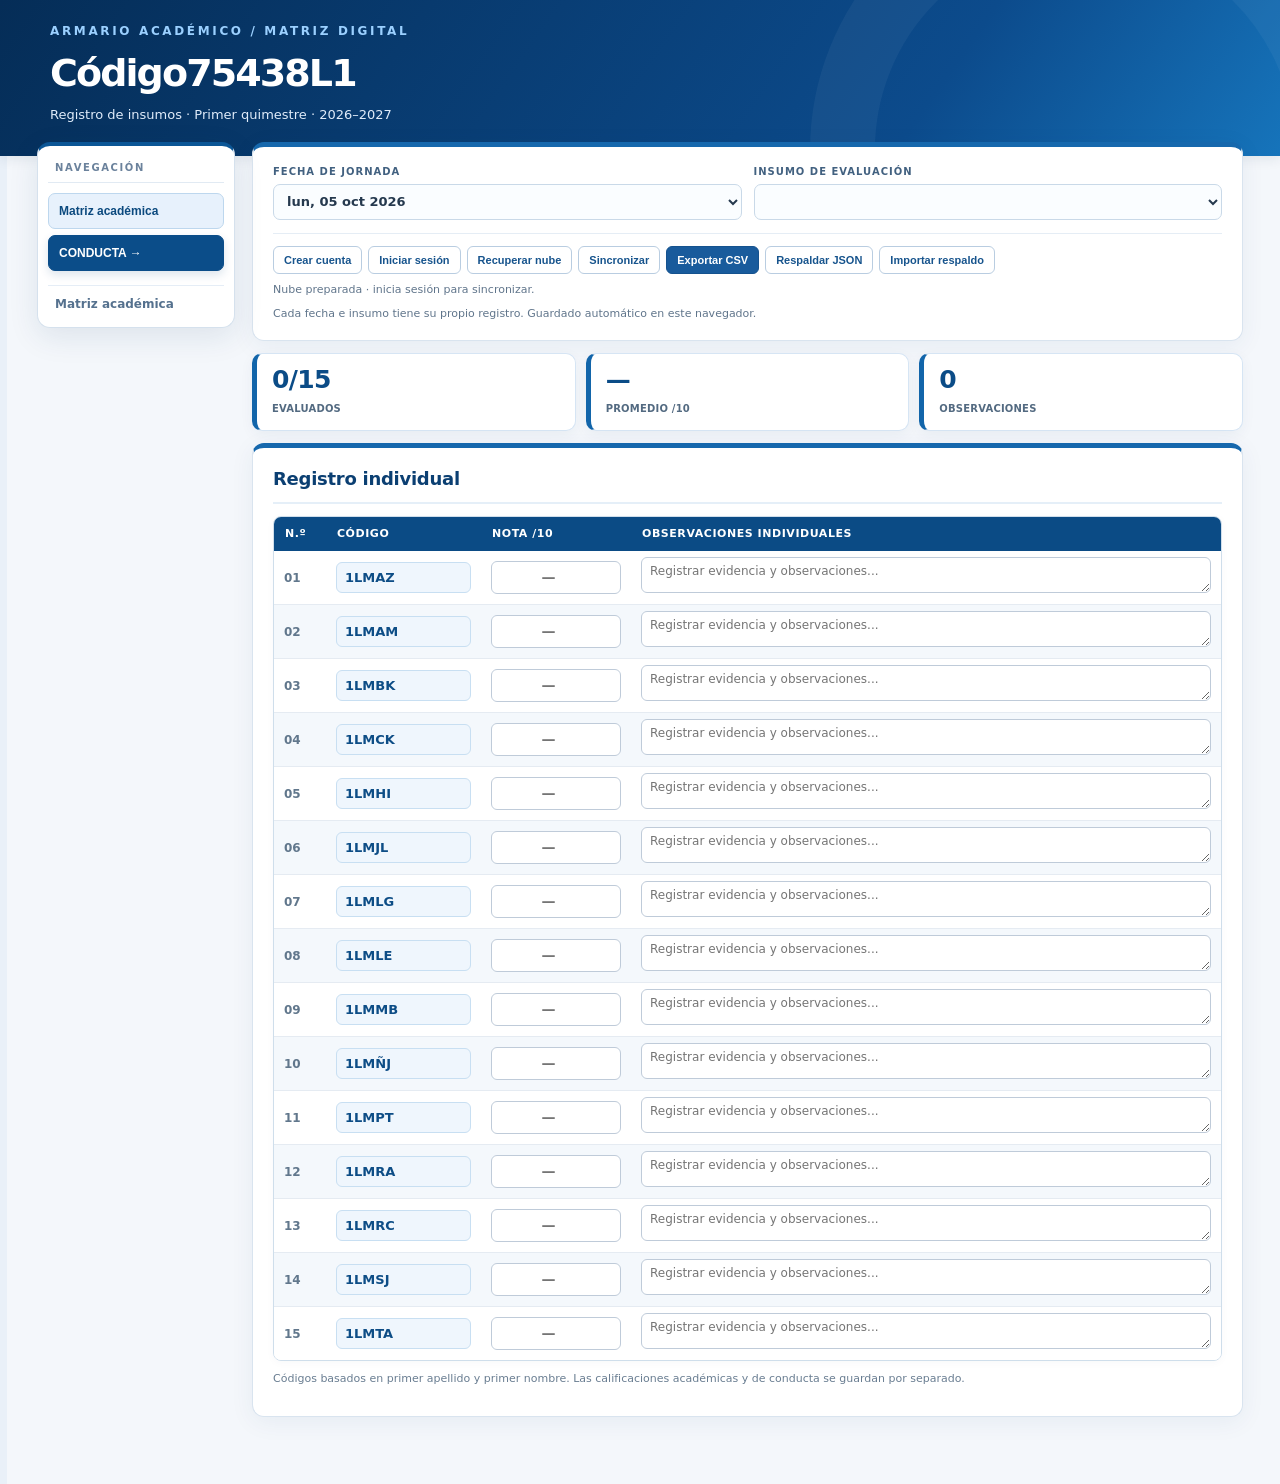
==== Codigo75438L1/index.html @ 0cd041df "Compact Canvas gradebook spacing and input heights without touching records or logic" ====
<!doctype html><html lang="es"><head><meta charset="utf-8"><meta name="viewport" content="width=device-width,initial-scale=1"><title>Código75438L1 · Matriz académica</title><style>
:root{font-family:Inter,system-ui,Arial,sans-serif;color:#1d2c45;background:#f4f7fc}*{box-sizing:border-box}body{margin:0}header{background:linear-gradient(110deg,#152b55,#285c9a);color:white;padding:30px max(22px,calc((100vw - 1180px)/2));}header h1{font-size:clamp(23px,3vw,36px);margin:5px 0}header p{opacity:.8;margin:4px 0}main{max-width:1180px;margin:auto;padding:24px 18px}.panel{background:white;border:1px solid #e2e8f2;border-radius:18px;box-shadow:0 8px 30px #1a37600c;padding:22px;margin-bottom:18px}.toolbar{display:flex;flex-wrap:wrap;gap:14px;align-items:end}.field{flex:1;min-width:190px}label{display:block;font-size:12px;font-weight:800;color:#52627b;margin-bottom:7px;text-transform:uppercase;letter-spacing:.06em}select,input,textarea{width:100%;border:1px solid #d8e1ef;border-radius:9px;padding:11px;background:white;color:#23334c;font:inherit}select:focus,input:focus,textarea:focus{outline:2px solid #8db8f4}button{border:0;background:#215bb2;color:white;border-radius:10px;padding:12px 17px;font-weight:700;cursor:pointer}button.secondary{background:#eaf1fb;color:#22518c}.actions{display:flex;gap:9px;flex-wrap:wrap;margin-top:18px}.summary{display:grid;grid-template-columns:repeat(3,1fr);gap:12px}.stat{background:#f4f8ff;border-radius:12px;padding:15px}.stat strong{font-size:24px;display:block;color:#164785}.stat small{color:#5e708b}.tablewrap{overflow:auto}table{width:100%;border-collapse:collapse;min-width:720px}th{text-align:left;background:#f3f6fb;font-size:12px;color:#5b6c85;padding:13px}td{border-bottom:1px solid #eaf0f7;padding:10px}td:first-child{color:#7d8ca1;width:45px}td:nth-child(2){font-weight:750;width:150px}td:nth-child(3){width:150px}td input{padding:9px}td textarea{min-height:43px;resize:vertical}h2{font-size:19px;margin:0 0 18px}.hint{font-size:13px;color:#718098}.foot{font-size:12px;color:#748198;margin-top:16px}@media(max-width:650px){.summary{grid-template-columns:1fr 1fr}header{padding:25px 18px}.panel{padding:15px}}
/* Estilo académico inspirado en Canvas LMS: exclusivamente presentación */
:root{font-family:Inter,"Segoe UI",system-ui,Arial,sans-serif;color:#24364b;background:#f5f7fa;font-synthesis:none}
body{margin:0;background:#f5f7fa;line-height:1.5}
header{background:#123d70;color:#fff;padding:31px max(24px,calc((100vw - 1180px)/2)) 33px;border-bottom:5px solid #4a87c5;box-shadow:0 3px 12px #122b4517}
header small{display:block;font-size:11px;font-weight:800;letter-spacing:.16em;text-transform:uppercase;color:#c6dcf4}
header h1{font-size:clamp(27px,3vw,37px);font-weight:750;letter-spacing:-.035em;margin:7px 0 4px}
header p{opacity:.9;font-size:14px;margin:4px 0}
main{max-width:1180px;margin:auto;padding:27px 18px 48px}
.panel{background:#fff;border:1px solid #dbe3ed;border-radius:11px;box-shadow:0 2px 8px #193e6810;padding:24px;margin-bottom:18px}
main>nav.panel{border-left:4px solid #28649f;display:flex;align-items:center;gap:10px;background:#fff}
.toolbar{display:flex;flex-wrap:wrap;gap:18px;align-items:end}
.field{flex:1;min-width:190px}
label{display:block;font-size:12px;font-weight:750;color:#41546c;margin-bottom:8px;text-transform:uppercase;letter-spacing:.045em}
select,input,textarea{width:100%;border:1px solid #bfcbd9;border-radius:6px;padding:11px 12px;background:#fff;color:#25394e;font:inherit;transition:border-color .16s,box-shadow .16s}
select:hover,input:hover,textarea:hover{border-color:#7c9dbf}
select:focus,input:focus,textarea:focus{outline:0;border-color:#2368a9;box-shadow:0 0 0 3px #2e79c426}
button{border:1px solid #15528e;background:#195b9c;color:#fff;border-radius:6px;padding:11px 16px;font-weight:700;font-size:13px;cursor:pointer;transition:background .15s,box-shadow .15s,transform .15s}
button:hover{background:#104779;box-shadow:0 2px 7px #173c6026}
button:active{transform:translateY(1px)}
button.secondary{background:#fff;color:#17548d;border-color:#b9cde1}
button.secondary:hover{background:#edf5fc;color:#123e6b}
button:focus-visible{outline:3px solid #77b0e9;outline-offset:2px}
.actions{display:flex;gap:9px;flex-wrap:wrap;margin-top:20px}
.summary{display:grid;grid-template-columns:repeat(3,minmax(0,1fr));gap:13px}
.stat{background:#f7faff;border:1px solid #dfeaf5;border-radius:8px;padding:18px;border-top:3px solid #3679b6}
.stat strong{font-size:29px;line-height:1.2;display:block;color:#174d82;font-weight:750;letter-spacing:-.025em}
.stat small{color:#536a81;font-size:12px;font-weight:600}
.tablewrap{overflow:auto;border:1px solid #dbe3ed;border-radius:8px}
table{width:100%;border-collapse:separate;border-spacing:0;min-width:720px}
th{text-align:left;background:#edf3f9;font-size:12px;color:#3a536d;padding:13px 12px;font-weight:800;border-bottom:2px solid #cfdeed}
td{border-bottom:1px solid #e5ebf2;padding:11px 12px;vertical-align:top;background:#fff}
tbody tr:nth-child(even) td{background:#fafcfe}
tbody tr:hover td{background:#eef6fd}
tbody tr:last-child td{border-bottom:0}
td:first-child{color:#61778c;width:52px;font-weight:700}
td:nth-child(2){font-weight:750;width:155px}
td:nth-child(3){width:150px}
td input{padding:9px 10px;background:#fff}
td textarea{min-height:44px;resize:vertical;background:#fff}
h2{font-size:20px;font-weight:750;color:#173f68;letter-spacing:-.015em;margin:0 0 18px}
.hint{font-size:13px;color:#60758b}
.foot{font-size:12px;color:#697d91;margin-top:16px}
select optgroup{font-weight:800;color:#164f85;background:#edf3f9}
select option{font-weight:500;color:#25394e;background:#fff}
@media(max-width:650px){main{padding:16px 12px 30px}.summary{grid-template-columns:repeat(2,minmax(0,1fr))}header{padding:24px 18px}.panel{padding:16px}.actions button{flex:1 1 auto}.stat{padding:13px}.stat strong{font-size:24px}}

/* Canvas académico v2 — rediseño visible, sin modificar la lógica */
:root{--byu-blue:#073b72;--byu-deep:#052d57;--byu-sky:#e8f2fd}
body{background:linear-gradient(90deg,#e9f0f8 0 7px,#f4f7fb 7px 100%);color:#223b56}
header{background:linear-gradient(125deg,#052d57 0%,#0c4b8c 72%,#1674bb 100%);border-bottom:0;min-height:184px;padding:36px max(26px,calc((100vw - 1180px)/2)) 45px;position:relative;overflow:hidden}
header:after{content:"";position:absolute;right:-80px;top:-125px;width:420px;height:420px;border:65px solid #ffffff0b;border-radius:50%;pointer-events:none}
header small{font-size:12px;color:#9bd0ff;letter-spacing:.22em}
header h1{font-size:clamp(34px,4.3vw,51px);font-weight:850;letter-spacing:-.05em;margin:12px 0 6px;position:relative;z-index:1}
header p{font-size:15px;color:#e0ecfa;opacity:1}
main{max-width:1250px;padding:0 22px 55px;margin:-24px auto 0;position:relative;z-index:2;display:grid;grid-template-columns:230px minmax(0,1fr);column-gap:22px;align-items:start}
main>nav.panel{grid-column:1;grid-row:1 / span 5;position:sticky;top:20px;display:flex!important;flex-direction:column;align-items:stretch!important;gap:10px!important;border:1px solid #d5e1ed!important;border-top:6px solid #0b5696!important;background:#fff!important;box-shadow:0 9px 30px #143b631a!important;padding:22px 14px!important;border-radius:13px!important}
main>nav.panel:before{content:"NAVEGACIÓN";display:block;color:#6b829c;font-size:11px;font-weight:850;letter-spacing:.16em;padding:0 9px 9px;border-bottom:1px solid #e1eaf3;margin-bottom:4px}
main>nav.panel button{width:100%;text-align:left;padding:14px 13px;border-radius:7px;font-size:14px}
main>nav.panel #irAcademica{background:#e7f1fc;border:1px solid #bdd7ee;color:#0b497e}
main>nav.panel #irConducta{background:#0b4d89;border:1px solid #0b4d89;color:white;box-shadow:0 4px 10px #10487c24}
main>nav.panel #vistaActual{display:block;border-top:1px solid #e5edf6;padding:14px 9px 3px;color:#55718e;font-weight:650}
main>section.panel{grid-column:2;margin-bottom:20px;padding:27px 30px;border-radius:12px;box-shadow:0 5px 24px #123e6810;border:1px solid #d9e4ef}
main>section.panel:nth-of-type(1){border-top:5px solid #1668ad}
main>section.panel:nth-of-type(2){background:transparent;border:0;box-shadow:none;padding:0}
main>section.panel:nth-of-type(3){border-top:5px solid #1668ad}
.toolbar{gap:18px}
label{font-size:11px;letter-spacing:.1em;color:#426180}
select{min-height:49px;border:2px solid #c9d9e8;border-radius:7px;background-color:#fafdff;font-weight:600}
.actions{border-top:1px solid #e5edf5;padding-top:20px;margin-top:25px}
.actions button{font-size:12px;padding:11px 14px}
.summary{gap:15px}
.stat{border:1px solid #d6e5f4;border-left:5px solid #1265aa;border-top:1px solid #d6e5f4;border-radius:10px;background:#fff;box-shadow:0 4px 14px #123e680d;padding:22px}
.stat strong{font-size:34px;color:#0b4c87}
.stat small{font-size:12px;letter-spacing:.02em;text-transform:uppercase;font-weight:800}
h2{font-size:23px;color:#0b3f72;padding-bottom:15px;border-bottom:2px solid #e5eff8;margin-bottom:20px}
.tablewrap{border:1px solid #cfdeeb;box-shadow:0 2px 9px #123e6808}
th{background:#0b4b85!important;color:white!important;text-transform:uppercase;letter-spacing:.05em;padding:16px 13px;border-bottom:0}
td{padding:13px 12px}
tbody tr:nth-child(even) td{background:#f4f8fc}
tbody tr:hover td{background:#e5f2ff}
td:nth-child(2) input{font-weight:800;color:#0d4d86;background:#eff6fd;border-color:#c8dff2}
td input[type=number]{font-weight:800;font-size:17px;text-align:center}
textarea{min-height:50px}
@media(max-width:900px){main{display:block;margin:-17px auto 0;padding:0 15px 30px}main>nav.panel{position:static;flex-direction:row;flex-wrap:wrap;align-items:center!important;padding:13px!important}main>nav.panel:before{width:100%;margin-bottom:0}main>nav.panel button{width:auto;flex:1}main>nav.panel #vistaActual{width:100%;padding:7px 8px;border-top:0}main>section.panel{padding:21px}}
@media(max-width:650px){header{min-height:160px;padding:27px 20px 40px}header h1{font-size:34px}main{padding:0 10px 25px}.summary{grid-template-columns:repeat(2,minmax(0,1fr))}main>section.panel{padding:16px}.stat{padding:14px}.stat strong{font-size:27px}main>nav.panel button{font-size:12px;padding:11px 9px}}

/* Canvas compacto: densidad moderada para evitar desplazamiento excesivo */
header{min-height:128px;padding-top:22px;padding-bottom:29px}
header h1{font-size:clamp(28px,3vw,38px);margin:5px 0 3px}
header p{font-size:13px;margin:2px 0}
main{margin-top:-14px;column-gap:17px;grid-template-columns:198px minmax(0,1fr)}
main>nav.panel{padding:14px 10px!important;gap:6px!important;border-top-width:4px!important}
main>nav.panel:before{padding:0 7px 7px;font-size:10px}
main>nav.panel button{padding:10px 10px;font-size:12px}
main>nav.panel #vistaActual{padding:9px 7px 0;font-size:12px}
main>section.panel{padding:17px 20px;margin-bottom:12px}
.toolbar{gap:12px}
.field{min-width:160px}
label{font-size:10px;margin-bottom:5px}
select,input,textarea{font-size:13px;padding:7px 9px}
select{min-height:36px;border-width:1px}
.actions{margin-top:13px;padding-top:12px;gap:6px}
.actions button{font-size:11px;padding:7px 10px}
.hint{font-size:11px;margin:8px 0 0}
.summary{gap:10px}
.stat{padding:11px 15px}
.stat strong{font-size:25px}
.stat small{font-size:10px}
h2{font-size:18px;margin:0 0 12px;padding-bottom:10px}
th{padding:9px 11px;font-size:11px}
td{padding:6px 10px;font-size:12px;vertical-align:middle}
td input{padding:5px 8px;font-size:13px}
td input[type=number]{font-size:14px}
td textarea{padding:6px 8px;min-height:34px;height:36px;line-height:1.3;font-size:12px}
.foot{font-size:11px;margin-top:10px}
@media(max-width:900px){main{display:block;margin-top:-12px}main>nav.panel{padding:10px!important}main>section.panel{padding:15px 17px}}
@media(max-width:650px){header{min-height:120px;padding:19px 17px 28px}header h1{font-size:28px}main{padding:0 9px 20px}main>section.panel{padding:13px}.stat{padding:10px}.stat strong{font-size:22px}td{padding:6px 8px}main>nav.panel button{padding:9px 8px}}
</style></head><body><header><small>ARMARIO ACADÉMICO / MATRIZ DIGITAL</small><h1>Código75438L1</h1><p>Registro de insumos · Primer quimestre · 2026–2027</p></header><main><nav class="panel" style="display:flex;gap:10px;align-items:center;flex-wrap:wrap"><button id="irAcademica" class="secondary">Matriz académica</button><button id="irConducta" class="secondary">CONDUCTA →</button><span class="hint" id="vistaActual">Matriz académica</span></nav><section class="panel"><div class="toolbar"><div class="field"><label for="fecha">Fecha de jornada</label><select id="fecha"></select></div><div class="field" id="campoInsumo"><label for="insumo">Insumo de evaluación</label><select id="insumo"></select></div></div><div class="actions"><button class="secondary" id="registrarse">Crear cuenta</button><button class="secondary" id="iniciarSesion">Iniciar sesión</button><button class="secondary" id="recuperar">Recuperar nube</button><button class="secondary" id="sincronizar">Sincronizar</button><button id="exportar">Exportar CSV</button><button class="secondary" id="respaldo">Respaldar JSON</button><button class="secondary" id="importar">Importar respaldo</button><input type="file" id="archivo" accept=".json" hidden></div><p class="hint" id="estadoNube">Nube preparada · inicia sesión para sincronizar.</p><p class="hint">Cada fecha e insumo tiene su propio registro. Guardado automático en este navegador.</p></section><section class="panel"><div class="summary"><div class="stat"><strong id="evaluados">0/15</strong><small>Evaluados</small></div><div class="stat"><strong id="promedio">—</strong><small>Promedio /10</small></div><div class="stat"><strong id="observados">0</strong><small>Observaciones</small></div></div></section><section class="panel"><h2 id="tituloRegistro">Registro individual</h2><div class="tablewrap"><table><thead><tr><th>N.º</th><th>Código</th><th>Nota /10</th><th>Observaciones individuales</th></tr></thead><tbody id="tabla"></tbody></table></div><p class="foot">Códigos basados en primer apellido y primer nombre. Las calificaciones académicas y de conducta se guardan por separado.</p></section></main><script>
const fechas=['2026-09-21','2026-09-23','2026-09-28','2026-09-30','2026-10-05','2026-10-07','2026-10-12','2026-10-14','2026-10-19','2026-10-21','2026-10-26','2026-10-28','2026-11-02','2026-11-04','2026-11-09','2026-11-11','2026-11-16','2026-11-18','2026-11-23','2026-11-25','2026-11-30','2026-12-02','2026-12-07','2026-12-09','2026-12-14','2026-12-16','2026-12-21','2026-12-23','2026-12-28','2026-12-30','2027-01-04','2027-01-06','2027-01-11','2027-01-13','2027-01-18','2027-01-20'];const insumos=['EJERCICIO RÍTMICO','AFINACIÓN','EJERCICIO MELÓDICO','TEORÍA','CANCIONES','TAREA','DICTADO RÍTMICO','DICTADO MELÓDICO','LECCION','EXAMEN'];const base=['1LMAZ','1LMAM','1LMBK','1LMCK','1LMHI','1LMJL','1LMLG','1LMLE','1LMMB','1LMÑJ','1LMPT','1LMRA','1LMRC','1LMSJ','1LMTA'];const $=id=>document.getElementById(id);let db={};try{db=JSON.parse(localStorage.getItem('codigo75438l1')||'{}')}catch(e){};let codigos=Array.isArray(db.codigos)&&db.codigos.length===15?db.codigos:base;if(db.limpiezaVersion!==1){db.registros={};db.conducta={};db.limpiezaVersion=1;localStorage.setItem('codigo75438l1',JSON.stringify(db))}db.registros=db.registros||{};db.conducta=db.conducta||{};if(!db.codigosActualizados){codigos=base.slice();db.codigos=codigos;db.codigosActualizados=true;localStorage.setItem('codigo75438l1',JSON.stringify(db))}let vista='academica';const key=()=> $('fecha').value+'|'+$('insumo').value;const guardar=()=>{db.codigos=codigos;localStorage.setItem('codigo75438l1',JSON.stringify(db));programarSync()};let syncTimer=null;let accessToken=null;let ownerId=null;const conf=()=>({url:'https://wknwxulbzvzthagswzdd.supabase.co',key:'sb_publishable_tuDFqxcvWu-AWOZdmLvefQ_KCxxqmFH'});const estado=t=>$('estadoNube').textContent=t;function programarSync(){clearTimeout(syncTimer);if(conf())syncTimer=setTimeout(()=>sincronizar(false),1500)}async function sincronizar(manual=true){const c=conf();if(!c){if(manual)alert('Configura primero tu base de datos Supabase.');return}try{if(!accessToken||!ownerId){estado('Inicia sesión para sincronizar');return}estado('Sincronizando con la nube...');const resp=await fetch(c.url.replace(/\/$/,'')+'/rest/v1/matriz_registros?on_conflict=clave,usuario',{method:'POST',headers:{apikey:c.key,Authorization:'Bearer '+accessToken,'Content-Type':'application/json',Prefer:'resolution=merge-duplicates'},body:JSON.stringify([{clave:'codigo75438l1',usuario:ownerId,contenido:db,actualizado:new Date().toISOString()}])});if(!resp.ok)throw Error('HTTP '+resp.status);estado('Nube sincronizada · '+new Date().toLocaleTimeString('es-EC'))}catch(e){estado('Sincronización pendiente: '+e.message)}}$('configurar_unused')?.addEventListener('click',()=>{const c=conf()||{};const url=prompt('URL del proyecto Supabase (https://...supabase.co)',c.url||'');if(url===null)return;const key=prompt('Clave pública anon/publishable de Supabase (NUNCA service_role)',c.key||'');if(key===null)return;if(!/^https:\/\/[^/]+\.supabase\.co\/?$/.test(url.trim())||!key.trim()){alert('URL o clave no válida');return}localStorage.setItem('codigo75438l1_nube',JSON.stringify({url:url.trim(),key:key.trim()}));estado('Nube configurada. Pulsa Sincronizar.')} );$('registrarse').onclick=async()=>{const c=conf();const email=prompt('Correo electrónico para crear tu cuenta');if(!email)return;const password=prompt('Crea una contraseña nueva (mínimo 6 caracteres). No la compartas.');if(!password)return;if(password.length<6){estado('La contraseña debe tener al menos 6 caracteres.');return}try{estado('Creando cuenta...');const res=await fetch(c.url+'/auth/v1/signup',{method:'POST',headers:{apikey:c.key,'Content-Type':'application/json'},body:JSON.stringify({email:email.trim(),password})});const d=await res.json();if(!res.ok)throw Error(d.msg||d.error_description||d.message||d.error||'No se pudo crear la cuenta');if(d.access_token&&d.user?.id){accessToken=d.access_token;ownerId=d.user.id;estado('Cuenta creada y sesión iniciada. Ya puedes sincronizar.')}else{estado('Registro solicitado. Revisa tu correo para confirmar la cuenta y después pulsa Iniciar sesión.')}}catch(e){estado('Error al registrar: '+e.message)}};$('sincronizar').onclick=()=>sincronizar();$('iniciarSesion').onclick=async()=>{const c=conf();if(!c){alert('Configura Supabase primero');return}const email=prompt('Correo de acceso privado');if(!email)return;const password=prompt('Contraseña de acceso');if(!password)return;try{const res=await fetch(c.url.replace(/\/$/,'')+'/auth/v1/token?grant_type=password',{method:'POST',headers:{apikey:c.key,'Content-Type':'application/json'},body:JSON.stringify({email,password})});const d=await res.json();if(!res.ok||!d.access_token||!d.user?.id)throw Error(d.msg||d.error_description||'Acceso rechazado');accessToken=d.access_token;ownerId=d.user.id;estado('Sesión iniciada. Ya puedes sincronizar o recuperar.')}catch(e){estado('No se pudo iniciar sesión: '+e.message)}};$('recuperar').onclick=async()=>{const c=conf();if(!c||!accessToken||!ownerId){alert('Inicia sesión primero');return}if(!confirm('¿Reemplazar los registros de este dispositivo con los de la nube?'))return;try{const res=await fetch(c.url.replace(/\/$/,'')+'/rest/v1/matriz_registros?clave=eq.codigo75438l1&select=contenido',{headers:{apikey:c.key,Authorization:'Bearer '+accessToken}});if(!res.ok)throw Error('HTTP '+res.status);const a=await res.json();if(!a.length)throw Error('No existe respaldo todavía');db=a[0].contenido;if(db.limpiezaVersion!==1){db.registros={};db.conducta={};db.limpiezaVersion=1}db.registros=db.registros||{};db.conducta=db.conducta||{};codigos=db.codigosActualizados?db.codigos:base.slice();db.codigos=codigos;db.codigosActualizados=true;localStorage.setItem('codigo75438l1',JSON.stringify(db));dibujar();estado('Datos recuperados correctamente')}catch(e){estado('Error al recuperar: '+e.message)}};function dibujar(){let r=vista==='conducta'?(db.conducta[$('fecha').value]||{}):(db.registros[key()]||{});$('tabla').innerHTML='';for(let i=0;i<15;i++){const tr=document.createElement('tr');const n=document.createElement('td');n.textContent=String(i+1).padStart(2,'0');const c=document.createElement('td');const ci=document.createElement('input');ci.value=codigos[i];ci.setAttribute('aria-label','Código '+(i+1));ci.onchange=()=>{codigos[i]=ci.value.trim();guardar()};c.append(ci);const v=document.createElement('td');const vi=document.createElement('input');vi.type='number';vi.min=0;vi.max=10;vi.step=.01;vi.placeholder='—';vi.value=r[i]?.nota??'';vi.oninput=()=>actualizar(i,'nota',vi.value);v.append(vi);const o=document.createElement('td');const oi=document.createElement('textarea');oi.placeholder='Registrar evidencia y observaciones...';oi.value=r[i]?.observacion??'';oi.oninput=()=>actualizar(i,'observacion',oi.value);o.append(oi);tr.append(n,c,v,o);$('tabla').append(tr)}resumen()}function actualizar(i,campo,valor){const k=vista==='conducta'?$('fecha').value:key();const fuente=vista==='conducta'?db.conducta:db.registros;fuente[k]??={};fuente[k][i]??={};fuente[k][i][campo]=valor;guardar();resumen()}function resumen(){const r=vista==='conducta'?(db.conducta[$('fecha').value]||{}):(db.registros[key()]||{});const notas=Object.values(r).map(x=>x.nota).filter(x=>x!==''&&x!=null&&Number(x)>=0&&Number(x)<=10).map(Number);$('evaluados').textContent=notas.length+'/15';$('promedio').textContent=notas.length?(notas.reduce((a,b)=>a+b,0)/notas.length).toFixed(2):'—';$('observados').textContent=Object.values(r).filter(x=>x.observacion?.trim()).length}function descargar(nombre,contenido,tipo){const a=document.createElement('a');const url=URL.createObjectURL(new Blob([contenido],{type:tipo}));a.href=url;a.download=nombre;a.click();setTimeout(()=>URL.revokeObjectURL(url),1000)}$('exportar').onclick=()=>{let filas=[['Fecha','Insumo','Código','Nota','Observación']];for(const [k,rs] of Object.entries(db.registros)){const [f,ins]=k.split('|');for(const [i,x] of Object.entries(rs))if(x.nota!==''||x.observacion)filas.push([f,ins,codigos[Number(i)],x.nota||'',x.observacion||''])}for(const [f,rs] of Object.entries(db.conducta||{})){for(const [i,x] of Object.entries(rs))if(x.nota!==''||x.observacion)filas.push([f,'CONDUCTA',codigos[Number(i)],x.nota||'',x.observacion||''])}descargar('Codigo75438L1.csv','\ufeff'+filas.map(row=>row.map(v=>'"'+String(v).replaceAll('"','""')+'"').join(',')).join('\r\n'),'text/csv;charset=utf-8')};$('respaldo').onclick=()=>descargar('Codigo75438L1_respaldo.json',JSON.stringify(db,null,2),'application/json');$('importar').onclick=()=>$('archivo').click();$('archivo').onchange=async e=>{const f=e.target.files[0];if(!f)return;try{const d=JSON.parse(await f.text());if(!d.registros||!Array.isArray(d.codigos)||d.codigos.length!==15)throw Error('Formato inválido');if(confirm('¿Reemplazar los registros locales por el respaldo?')){db=d;if(db.limpiezaVersion!==1){db.registros={};db.conducta={};db.limpiezaVersion=1}db.conducta=db.conducta||{};codigos=db.codigosActualizados?db.codigos:base.slice();db.codigos=codigos;db.codigosActualizados=true;guardar();dibujar()}}catch(err){alert('No se pudo importar el respaldo: '+err.message)}};for(let i=0;i<fechas.length;i+=2){const grupo=document.createElement('optgroup');grupo.label='SEMANA '+(Math.floor(i/2)+1);for(const f of fechas.slice(i,i+2)){const o=document.createElement('option');o.value=f;o.textContent=new Date(f+'T12:00:00').toLocaleDateString('es-EC',{weekday:'short',day:'2-digit',month:'short',year:'numeric'});grupo.append(o)}$('fecha').append(grupo)}for(const s of insumos){const o=document.createElement('option');o.textContent=s;$('insumo').append(o)}$('fecha').value='2026-10-05';$('insumo').value='Afinación';$('fecha').onchange=dibujar;$('insumo').onchange=dibujar;function cambiarVista(v){vista=v;$('campoInsumo').style.display=v==='conducta'?'none':'';$('tituloRegistro').textContent=v==='conducta'?'CONDUCTA · Calificaciones y observaciones':'Registro individual';$('vistaActual').textContent=v==='conducta'?'CONDUCTA':'Matriz académica';$('irAcademica').textContent=v==='conducta'?'← Volver a matriz académica':'Matriz académica';$('irConducta').style.display=v==='conducta'?'none':'';dibujar()}$('irConducta').onclick=()=>cambiarVista('conducta');$('irAcademica').onclick=()=>cambiarVista('academica');dibujar();
</script></body></html>
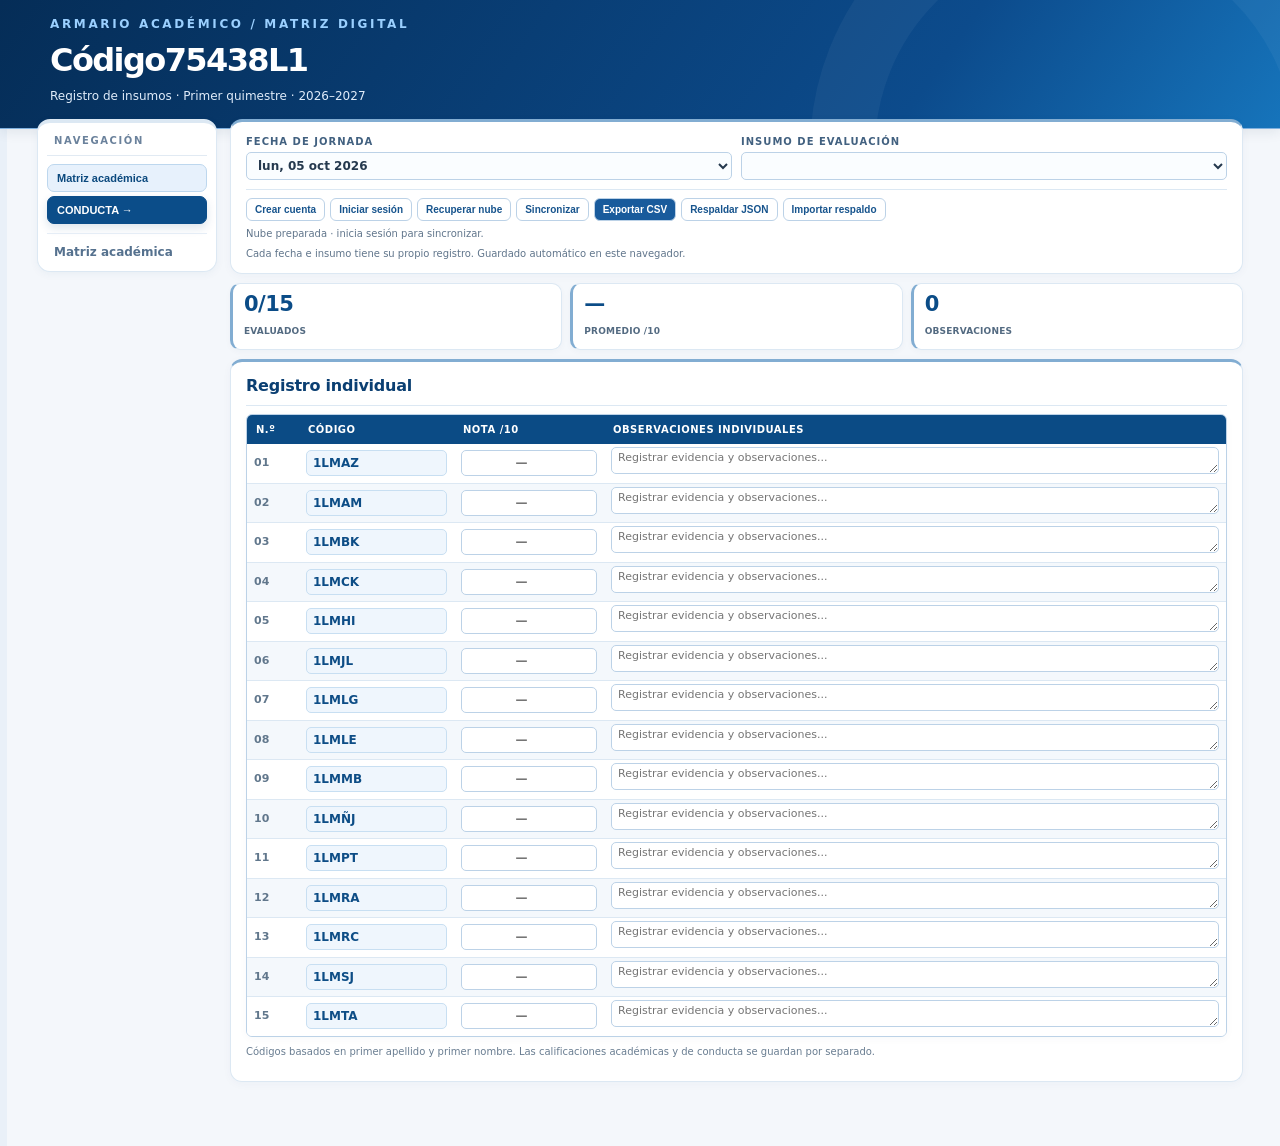
==== commit 5912ac09: "Reduce gradebook visual density another 30 percent and refine subtle blue borders; CSS only" ====
--- a/Codigo75438L1/index.html
+++ b/Codigo75438L1/index.html
@@ -117,6 +117,38 @@
 .foot{font-size:11px;margin-top:10px}
 @media(max-width:900px){main{display:block;margin-top:-12px}main>nav.panel{padding:10px!important}main>section.panel{padding:15px 17px}}
 @media(max-width:650px){header{min-height:120px;padding:19px 17px 28px}header h1{font-size:28px}main{padding:0 9px 20px}main>section.panel{padding:13px}.stat{padding:10px}.stat strong{font-size:22px}td{padding:6px 8px}main>nav.panel button{padding:9px 8px}}
+
+/* Refinamiento compacto adicional: 30% menos altura en controles y filas */
+:root{--borde-sutil:#dce8f3;--borde-azul:#bcd2e7}
+header{min-height:105px;padding-top:15px;padding-bottom:21px;border-bottom:1px solid #80b1df}
+header h1{font-size:clamp(24px,2.5vw,32px);margin:3px 0}
+header p{font-size:12px}
+main{margin-top:-10px;column-gap:13px;grid-template-columns:180px minmax(0,1fr)}
+main>nav.panel{padding:10px 9px!important;gap:4px!important;border-color:var(--borde-sutil)!important;box-shadow:0 2px 9px #1246760d!important}
+main>nav.panel button{padding:7px 9px;font-size:11px;border:1px solid var(--borde-azul)}
+main>section.panel{padding:12px 15px;margin-bottom:9px;border:1px solid var(--borde-sutil);box-shadow:0 2px 10px #123e6809}
+main>section.panel:nth-of-type(1),main>section.panel:nth-of-type(3){border-top:3px solid #82add2}
+.toolbar{gap:9px}
+label{font-size:10px;margin-bottom:3px}
+select,input,textarea{font-size:12px;padding:5px 7px;border:1px solid var(--borde-azul);border-radius:5px}
+select{min-height:28px}
+.actions{margin-top:9px;padding-top:8px;gap:5px;border-color:var(--borde-sutil)}
+.actions button{font-size:10px;padding:5px 8px;border:1px solid var(--borde-azul)}
+.hint{font-size:10px;margin:5px 0 0}
+.summary{gap:8px}
+.stat{padding:8px 11px;border:1px solid var(--borde-sutil);border-left:3px solid #82add2;box-shadow:0 2px 6px #123e6808}
+.stat strong{font-size:21px}
+.stat small{font-size:9px}
+h2{font-size:16px;margin:0 0 8px;padding-bottom:7px;border-bottom:1px solid var(--borde-sutil)}
+.tablewrap{border:1px solid var(--borde-azul);border-radius:6px}
+th{padding:7px 9px;font-size:10px}
+td{padding:3px 7px;font-size:11px;border-bottom:1px solid var(--borde-sutil)}
+td input{padding:3px 6px;font-size:12px;border:1px solid var(--borde-azul)}
+td input[type=number]{font-size:12px}
+td textarea{padding:3px 6px;min-height:26px;height:27px;line-height:1.25;font-size:11px;border:1px solid var(--borde-azul)}
+.foot{font-size:10px;margin-top:7px}
+@media(max-width:900px){main{display:block;margin-top:-9px}main>section.panel{padding:11px 13px}}
+@media(max-width:650px){header{min-height:100px;padding:14px 15px 19px}header h1{font-size:24px}main{padding:0 8px 18px}main>section.panel{padding:10px}.stat{padding:8px}.stat strong{font-size:20px}main>nav.panel button{padding:7px}}
 </style></head><body><header><small>ARMARIO ACADÉMICO / MATRIZ DIGITAL</small><h1>Código75438L1</h1><p>Registro de insumos · Primer quimestre · 2026–2027</p></header><main><nav class="panel" style="display:flex;gap:10px;align-items:center;flex-wrap:wrap"><button id="irAcademica" class="secondary">Matriz académica</button><button id="irConducta" class="secondary">CONDUCTA →</button><span class="hint" id="vistaActual">Matriz académica</span></nav><section class="panel"><div class="toolbar"><div class="field"><label for="fecha">Fecha de jornada</label><select id="fecha"></select></div><div class="field" id="campoInsumo"><label for="insumo">Insumo de evaluación</label><select id="insumo"></select></div></div><div class="actions"><button class="secondary" id="registrarse">Crear cuenta</button><button class="secondary" id="iniciarSesion">Iniciar sesión</button><button class="secondary" id="recuperar">Recuperar nube</button><button class="secondary" id="sincronizar">Sincronizar</button><button id="exportar">Exportar CSV</button><button class="secondary" id="respaldo">Respaldar JSON</button><button class="secondary" id="importar">Importar respaldo</button><input type="file" id="archivo" accept=".json" hidden></div><p class="hint" id="estadoNube">Nube preparada · inicia sesión para sincronizar.</p><p class="hint">Cada fecha e insumo tiene su propio registro. Guardado automático en este navegador.</p></section><section class="panel"><div class="summary"><div class="stat"><strong id="evaluados">0/15</strong><small>Evaluados</small></div><div class="stat"><strong id="promedio">—</strong><small>Promedio /10</small></div><div class="stat"><strong id="observados">0</strong><small>Observaciones</small></div></div></section><section class="panel"><h2 id="tituloRegistro">Registro individual</h2><div class="tablewrap"><table><thead><tr><th>N.º</th><th>Código</th><th>Nota /10</th><th>Observaciones individuales</th></tr></thead><tbody id="tabla"></tbody></table></div><p class="foot">Códigos basados en primer apellido y primer nombre. Las calificaciones académicas y de conducta se guardan por separado.</p></section></main><script>
 const fechas=['2026-09-21','2026-09-23','2026-09-28','2026-09-30','2026-10-05','2026-10-07','2026-10-12','2026-10-14','2026-10-19','2026-10-21','2026-10-26','2026-10-28','2026-11-02','2026-11-04','2026-11-09','2026-11-11','2026-11-16','2026-11-18','2026-11-23','2026-11-25','2026-11-30','2026-12-02','2026-12-07','2026-12-09','2026-12-14','2026-12-16','2026-12-21','2026-12-23','2026-12-28','2026-12-30','2027-01-04','2027-01-06','2027-01-11','2027-01-13','2027-01-18','2027-01-20'];const insumos=['EJERCICIO RÍTMICO','AFINACIÓN','EJERCICIO MELÓDICO','TEORÍA','CANCIONES','TAREA','DICTADO RÍTMICO','DICTADO MELÓDICO','LECCION','EXAMEN'];const base=['1LMAZ','1LMAM','1LMBK','1LMCK','1LMHI','1LMJL','1LMLG','1LMLE','1LMMB','1LMÑJ','1LMPT','1LMRA','1LMRC','1LMSJ','1LMTA'];const $=id=>document.getElementById(id);let db={};try{db=JSON.parse(localStorage.getItem('codigo75438l1')||'{}')}catch(e){};let codigos=Array.isArray(db.codigos)&&db.codigos.length===15?db.codigos:base;if(db.limpiezaVersion!==1){db.registros={};db.conducta={};db.limpiezaVersion=1;localStorage.setItem('codigo75438l1',JSON.stringify(db))}db.registros=db.registros||{};db.conducta=db.conducta||{};if(!db.codigosActualizados){codigos=base.slice();db.codigos=codigos;db.codigosActualizados=true;localStorage.setItem('codigo75438l1',JSON.stringify(db))}let vista='academica';const key=()=> $('fecha').value+'|'+$('insumo').value;const guardar=()=>{db.codigos=codigos;localStorage.setItem('codigo75438l1',JSON.stringify(db));programarSync()};let syncTimer=null;let accessToken=null;let ownerId=null;const conf=()=>({url:'https://wknwxulbzvzthagswzdd.supabase.co',key:'sb_publishable_tuDFqxcvWu-AWOZdmLvefQ_KCxxqmFH'});const estado=t=>$('estadoNube').textContent=t;function programarSync(){clearTimeout(syncTimer);if(conf())syncTimer=setTimeout(()=>sincronizar(false),1500)}async function sincronizar(manual=true){const c=conf();if(!c){if(manual)alert('Configura primero tu base de datos Supabase.');return}try{if(!accessToken||!ownerId){estado('Inicia sesión para sincronizar');return}estado('Sincronizando con la nube...');const resp=await fetch(c.url.replace(/\/$/,'')+'/rest/v1/matriz_registros?on_conflict=clave,usuario',{method:'POST',headers:{apikey:c.key,Authorization:'Bearer '+accessToken,'Content-Type':'application/json',Prefer:'resolution=merge-duplicates'},body:JSON.stringify([{clave:'codigo75438l1',usuario:ownerId,contenido:db,actualizado:new Date().toISOString()}])});if(!resp.ok)throw Error('HTTP '+resp.status);estado('Nube sincronizada · '+new Date().toLocaleTimeString('es-EC'))}catch(e){estado('Sincronización pendiente: '+e.message)}}$('configurar_unused')?.addEventListener('click',()=>{const c=conf()||{};const url=prompt('URL del proyecto Supabase (https://...supabase.co)',c.url||'');if(url===null)return;const key=prompt('Clave pública anon/publishable de Supabase (NUNCA service_role)',c.key||'');if(key===null)return;if(!/^https:\/\/[^/]+\.supabase\.co\/?$/.test(url.trim())||!key.trim()){alert('URL o clave no válida');return}localStorage.setItem('codigo75438l1_nube',JSON.stringify({url:url.trim(),key:key.trim()}));estado('Nube configurada. Pulsa Sincronizar.')} );$('registrarse').onclick=async()=>{const c=conf();const email=prompt('Correo electrónico para crear tu cuenta');if(!email)return;const password=prompt('Crea una contraseña nueva (mínimo 6 caracteres). No la compartas.');if(!password)return;if(password.length<6){estado('La contraseña debe tener al menos 6 caracteres.');return}try{estado('Creando cuenta...');const res=await fetch(c.url+'/auth/v1/signup',{method:'POST',headers:{apikey:c.key,'Content-Type':'application/json'},body:JSON.stringify({email:email.trim(),password})});const d=await res.json();if(!res.ok)throw Error(d.msg||d.error_description||d.message||d.error||'No se pudo crear la cuenta');if(d.access_token&&d.user?.id){accessToken=d.access_token;ownerId=d.user.id;estado('Cuenta creada y sesión iniciada. Ya puedes sincronizar.')}else{estado('Registro solicitado. Revisa tu correo para confirmar la cuenta y después pulsa Iniciar sesión.')}}catch(e){estado('Error al registrar: '+e.message)}};$('sincronizar').onclick=()=>sincronizar();$('iniciarSesion').onclick=async()=>{const c=conf();if(!c){alert('Configura Supabase primero');return}const email=prompt('Correo de acceso privado');if(!email)return;const password=prompt('Contraseña de acceso');if(!password)return;try{const res=await fetch(c.url.replace(/\/$/,'')+'/auth/v1/token?grant_type=password',{method:'POST',headers:{apikey:c.key,'Content-Type':'application/json'},body:JSON.stringify({email,password})});const d=await res.json();if(!res.ok||!d.access_token||!d.user?.id)throw Error(d.msg||d.error_description||'Acceso rechazado');accessToken=d.access_token;ownerId=d.user.id;estado('Sesión iniciada. Ya puedes sincronizar o recuperar.')}catch(e){estado('No se pudo iniciar sesión: '+e.message)}};$('recuperar').onclick=async()=>{const c=conf();if(!c||!accessToken||!ownerId){alert('Inicia sesión primero');return}if(!confirm('¿Reemplazar los registros de este dispositivo con los de la nube?'))return;try{const res=await fetch(c.url.replace(/\/$/,'')+'/rest/v1/matriz_registros?clave=eq.codigo75438l1&select=contenido',{headers:{apikey:c.key,Authorization:'Bearer '+accessToken}});if(!res.ok)throw Error('HTTP '+res.status);const a=await res.json();if(!a.length)throw Error('No existe respaldo todavía');db=a[0].contenido;if(db.limpiezaVersion!==1){db.registros={};db.conducta={};db.limpiezaVersion=1}db.registros=db.registros||{};db.conducta=db.conducta||{};codigos=db.codigosActualizados?db.codigos:base.slice();db.codigos=codigos;db.codigosActualizados=true;localStorage.setItem('codigo75438l1',JSON.stringify(db));dibujar();estado('Datos recuperados correctamente')}catch(e){estado('Error al recuperar: '+e.message)}};function dibujar(){let r=vista==='conducta'?(db.conducta[$('fecha').value]||{}):(db.registros[key()]||{});$('tabla').innerHTML='';for(let i=0;i<15;i++){const tr=document.createElement('tr');const n=document.createElement('td');n.textContent=String(i+1).padStart(2,'0');const c=document.createElement('td');const ci=document.createElement('input');ci.value=codigos[i];ci.setAttribute('aria-label','Código '+(i+1));ci.onchange=()=>{codigos[i]=ci.value.trim();guardar()};c.append(ci);const v=document.createElement('td');const vi=document.createElement('input');vi.type='number';vi.min=0;vi.max=10;vi.step=.01;vi.placeholder='—';vi.value=r[i]?.nota??'';vi.oninput=()=>actualizar(i,'nota',vi.value);v.append(vi);const o=document.createElement('td');const oi=document.createElement('textarea');oi.placeholder='Registrar evidencia y observaciones...';oi.value=r[i]?.observacion??'';oi.oninput=()=>actualizar(i,'observacion',oi.value);o.append(oi);tr.append(n,c,v,o);$('tabla').append(tr)}resumen()}function actualizar(i,campo,valor){const k=vista==='conducta'?$('fecha').value:key();const fuente=vista==='conducta'?db.conducta:db.registros;fuente[k]??={};fuente[k][i]??={};fuente[k][i][campo]=valor;guardar();resumen()}function resumen(){const r=vista==='conducta'?(db.conducta[$('fecha').value]||{}):(db.registros[key()]||{});const notas=Object.values(r).map(x=>x.nota).filter(x=>x!==''&&x!=null&&Number(x)>=0&&Number(x)<=10).map(Number);$('evaluados').textContent=notas.length+'/15';$('promedio').textContent=notas.length?(notas.reduce((a,b)=>a+b,0)/notas.length).toFixed(2):'—';$('observados').textContent=Object.values(r).filter(x=>x.observacion?.trim()).length}function descargar(nombre,contenido,tipo){const a=document.createElement('a');const url=URL.createObjectURL(new Blob([contenido],{type:tipo}));a.href=url;a.download=nombre;a.click();setTimeout(()=>URL.revokeObjectURL(url),1000)}$('exportar').onclick=()=>{let filas=[['Fecha','Insumo','Código','Nota','Observación']];for(const [k,rs] of Object.entries(db.registros)){const [f,ins]=k.split('|');for(const [i,x] of Object.entries(rs))if(x.nota!==''||x.observacion)filas.push([f,ins,codigos[Number(i)],x.nota||'',x.observacion||''])}for(const [f,rs] of Object.entries(db.conducta||{})){for(const [i,x] of Object.entries(rs))if(x.nota!==''||x.observacion)filas.push([f,'CONDUCTA',codigos[Number(i)],x.nota||'',x.observacion||''])}descargar('Codigo75438L1.csv','\ufeff'+filas.map(row=>row.map(v=>'"'+String(v).replaceAll('"','""')+'"').join(',')).join('\r\n'),'text/csv;charset=utf-8')};$('respaldo').onclick=()=>descargar('Codigo75438L1_respaldo.json',JSON.stringify(db,null,2),'application/json');$('importar').onclick=()=>$('archivo').click();$('archivo').onchange=async e=>{const f=e.target.files[0];if(!f)return;try{const d=JSON.parse(await f.text());if(!d.registros||!Array.isArray(d.codigos)||d.codigos.length!==15)throw Error('Formato inválido');if(confirm('¿Reemplazar los registros locales por el respaldo?')){db=d;if(db.limpiezaVersion!==1){db.registros={};db.conducta={};db.limpiezaVersion=1}db.conducta=db.conducta||{};codigos=db.codigosActualizados?db.codigos:base.slice();db.codigos=codigos;db.codigosActualizados=true;guardar();dibujar()}}catch(err){alert('No se pudo importar el respaldo: '+err.message)}};for(let i=0;i<fechas.length;i+=2){const grupo=document.createElement('optgroup');grupo.label='SEMANA '+(Math.floor(i/2)+1);for(const f of fechas.slice(i,i+2)){const o=document.createElement('option');o.value=f;o.textContent=new Date(f+'T12:00:00').toLocaleDateString('es-EC',{weekday:'short',day:'2-digit',month:'short',year:'numeric'});grupo.append(o)}$('fecha').append(grupo)}for(const s of insumos){const o=document.createElement('option');o.textContent=s;$('insumo').append(o)}$('fecha').value='2026-10-05';$('insumo').value='Afinación';$('fecha').onchange=dibujar;$('insumo').onchange=dibujar;function cambiarVista(v){vista=v;$('campoInsumo').style.display=v==='conducta'?'none':'';$('tituloRegistro').textContent=v==='conducta'?'CONDUCTA · Calificaciones y observaciones':'Registro individual';$('vistaActual').textContent=v==='conducta'?'CONDUCTA':'Matriz académica';$('irAcademica').textContent=v==='conducta'?'← Volver a matriz académica':'Matriz académica';$('irConducta').style.display=v==='conducta'?'none':'';dibujar()}$('irConducta').onclick=()=>cambiarVista('conducta');$('irAcademica').onclick=()=>cambiarVista('academica');dibujar();
 </script></body></html>
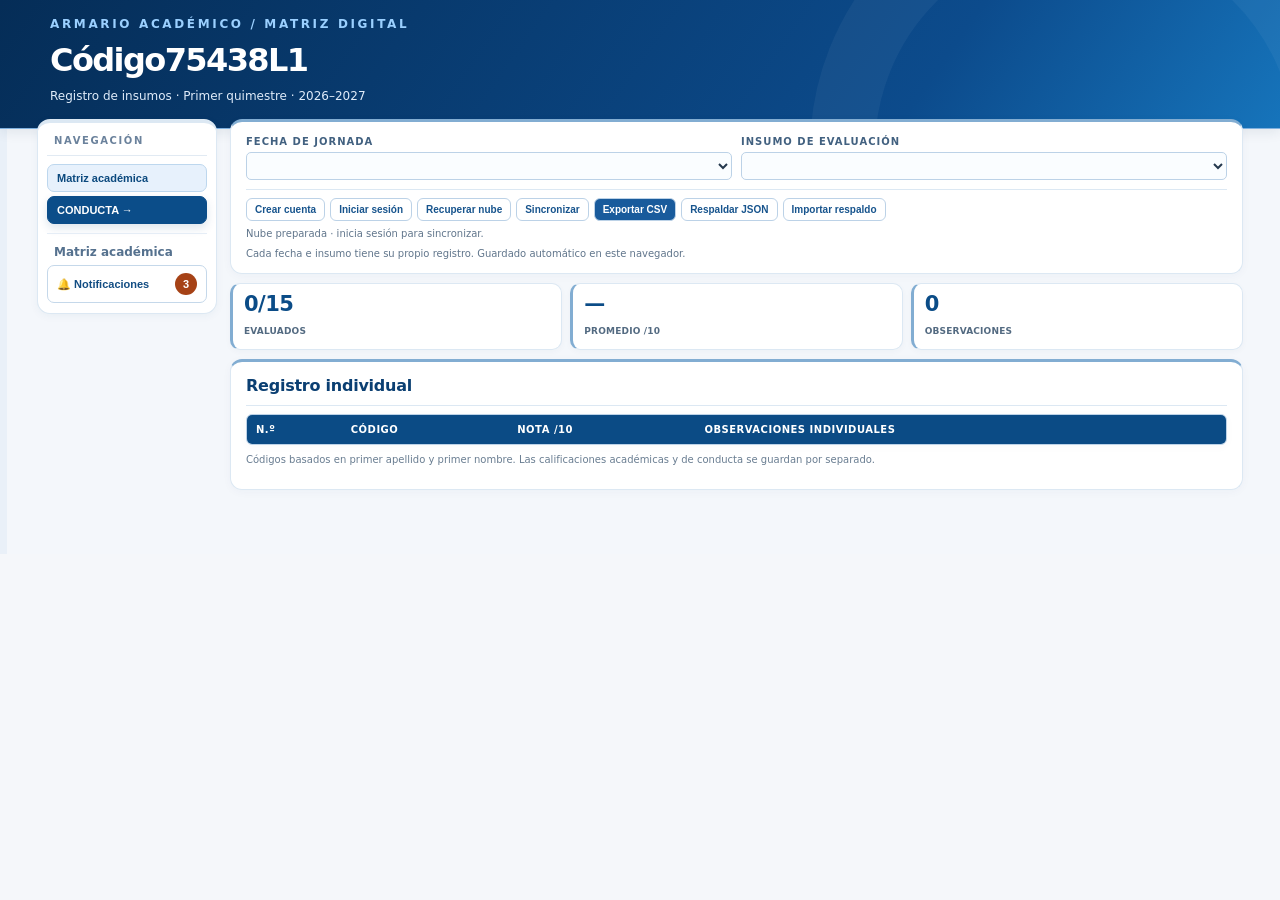
==== commit afb1c877: "Agregar panel lateral de alertas académicas para calificaciones pendientes" ====
--- a/Codigo75438L1/index.html
+++ b/Codigo75438L1/index.html
@@ -149,6 +149,21 @@
 .foot{font-size:10px;margin-top:7px}
 @media(max-width:900px){main{display:block;margin-top:-9px}main>section.panel{padding:11px 13px}}
 @media(max-width:650px){header{min-height:100px;padding:14px 15px 19px}header h1{font-size:24px}main{padding:0 8px 18px}main>section.panel{padding:10px}.stat{padding:8px}.stat strong{font-size:20px}main>nav.panel button{padding:7px}}
-</style></head><body><header><small>ARMARIO ACADÉMICO / MATRIZ DIGITAL</small><h1>Código75438L1</h1><p>Registro de insumos · Primer quimestre · 2026–2027</p></header><main><nav class="panel" style="display:flex;gap:10px;align-items:center;flex-wrap:wrap"><button id="irAcademica" class="secondary">Matriz académica</button><button id="irConducta" class="secondary">CONDUCTA →</button><span class="hint" id="vistaActual">Matriz académica</span></nav><section class="panel"><div class="toolbar"><div class="field"><label for="fecha">Fecha de jornada</label><select id="fecha"></select></div><div class="field" id="campoInsumo"><label for="insumo">Insumo de evaluación</label><select id="insumo"></select></div></div><div class="actions"><button class="secondary" id="registrarse">Crear cuenta</button><button class="secondary" id="iniciarSesion">Iniciar sesión</button><button class="secondary" id="recuperar">Recuperar nube</button><button class="secondary" id="sincronizar">Sincronizar</button><button id="exportar">Exportar CSV</button><button class="secondary" id="respaldo">Respaldar JSON</button><button class="secondary" id="importar">Importar respaldo</button><input type="file" id="archivo" accept=".json" hidden></div><p class="hint" id="estadoNube">Nube preparada · inicia sesión para sincronizar.</p><p class="hint">Cada fecha e insumo tiene su propio registro. Guardado automático en este navegador.</p></section><section class="panel"><div class="summary"><div class="stat"><strong id="evaluados">0/15</strong><small>Evaluados</small></div><div class="stat"><strong id="promedio">—</strong><small>Promedio /10</small></div><div class="stat"><strong id="observados">0</strong><small>Observaciones</small></div></div></section><section class="panel"><h2 id="tituloRegistro">Registro individual</h2><div class="tablewrap"><table><thead><tr><th>N.º</th><th>Código</th><th>Nota /10</th><th>Observaciones individuales</th></tr></thead><tbody id="tabla"></tbody></table></div><p class="foot">Códigos basados en primer apellido y primer nombre. Las calificaciones académicas y de conducta se guardan por separado.</p></section></main><script>
-const fechas=['2026-09-21','2026-09-23','2026-09-28','2026-09-30','2026-10-05','2026-10-07','2026-10-12','2026-10-14','2026-10-19','2026-10-21','2026-10-26','2026-10-28','2026-11-02','2026-11-04','2026-11-09','2026-11-11','2026-11-16','2026-11-18','2026-11-23','2026-11-25','2026-11-30','2026-12-02','2026-12-07','2026-12-09','2026-12-14','2026-12-16','2026-12-21','2026-12-23','2026-12-28','2026-12-30','2027-01-04','2027-01-06','2027-01-11','2027-01-13','2027-01-18','2027-01-20'];const insumos=['EJERCICIO RÍTMICO','AFINACIÓN','EJERCICIO MELÓDICO','TEORÍA','CANCIONES','TAREA','DICTADO RÍTMICO','DICTADO MELÓDICO','LECCION','EXAMEN'];const base=['1LMAZ','1LMAM','1LMBK','1LMCK','1LMHI','1LMJL','1LMLG','1LMLE','1LMMB','1LMÑJ','1LMPT','1LMRA','1LMRC','1LMSJ','1LMTA'];const $=id=>document.getElementById(id);let db={};try{db=JSON.parse(localStorage.getItem('codigo75438l1')||'{}')}catch(e){};let codigos=Array.isArray(db.codigos)&&db.codigos.length===15?db.codigos:base;if(db.limpiezaVersion!==1){db.registros={};db.conducta={};db.limpiezaVersion=1;localStorage.setItem('codigo75438l1',JSON.stringify(db))}db.registros=db.registros||{};db.conducta=db.conducta||{};if(!db.codigosActualizados){codigos=base.slice();db.codigos=codigos;db.codigosActualizados=true;localStorage.setItem('codigo75438l1',JSON.stringify(db))}let vista='academica';const key=()=> $('fecha').value+'|'+$('insumo').value;const guardar=()=>{db.codigos=codigos;localStorage.setItem('codigo75438l1',JSON.stringify(db));programarSync()};let syncTimer=null;let accessToken=null;let ownerId=null;const conf=()=>({url:'https://wknwxulbzvzthagswzdd.supabase.co',key:'sb_publishable_tuDFqxcvWu-AWOZdmLvefQ_KCxxqmFH'});const estado=t=>$('estadoNube').textContent=t;function programarSync(){clearTimeout(syncTimer);if(conf())syncTimer=setTimeout(()=>sincronizar(false),1500)}async function sincronizar(manual=true){const c=conf();if(!c){if(manual)alert('Configura primero tu base de datos Supabase.');return}try{if(!accessToken||!ownerId){estado('Inicia sesión para sincronizar');return}estado('Sincronizando con la nube...');const resp=await fetch(c.url.replace(/\/$/,'')+'/rest/v1/matriz_registros?on_conflict=clave,usuario',{method:'POST',headers:{apikey:c.key,Authorization:'Bearer '+accessToken,'Content-Type':'application/json',Prefer:'resolution=merge-duplicates'},body:JSON.stringify([{clave:'codigo75438l1',usuario:ownerId,contenido:db,actualizado:new Date().toISOString()}])});if(!resp.ok)throw Error('HTTP '+resp.status);estado('Nube sincronizada · '+new Date().toLocaleTimeString('es-EC'))}catch(e){estado('Sincronización pendiente: '+e.message)}}$('configurar_unused')?.addEventListener('click',()=>{const c=conf()||{};const url=prompt('URL del proyecto Supabase (https://...supabase.co)',c.url||'');if(url===null)return;const key=prompt('Clave pública anon/publishable de Supabase (NUNCA service_role)',c.key||'');if(key===null)return;if(!/^https:\/\/[^/]+\.supabase\.co\/?$/.test(url.trim())||!key.trim()){alert('URL o clave no válida');return}localStorage.setItem('codigo75438l1_nube',JSON.stringify({url:url.trim(),key:key.trim()}));estado('Nube configurada. Pulsa Sincronizar.')} );$('registrarse').onclick=async()=>{const c=conf();const email=prompt('Correo electrónico para crear tu cuenta');if(!email)return;const password=prompt('Crea una contraseña nueva (mínimo 6 caracteres). No la compartas.');if(!password)return;if(password.length<6){estado('La contraseña debe tener al menos 6 caracteres.');return}try{estado('Creando cuenta...');const res=await fetch(c.url+'/auth/v1/signup',{method:'POST',headers:{apikey:c.key,'Content-Type':'application/json'},body:JSON.stringify({email:email.trim(),password})});const d=await res.json();if(!res.ok)throw Error(d.msg||d.error_description||d.message||d.error||'No se pudo crear la cuenta');if(d.access_token&&d.user?.id){accessToken=d.access_token;ownerId=d.user.id;estado('Cuenta creada y sesión iniciada. Ya puedes sincronizar.')}else{estado('Registro solicitado. Revisa tu correo para confirmar la cuenta y después pulsa Iniciar sesión.')}}catch(e){estado('Error al registrar: '+e.message)}};$('sincronizar').onclick=()=>sincronizar();$('iniciarSesion').onclick=async()=>{const c=conf();if(!c){alert('Configura Supabase primero');return}const email=prompt('Correo de acceso privado');if(!email)return;const password=prompt('Contraseña de acceso');if(!password)return;try{const res=await fetch(c.url.replace(/\/$/,'')+'/auth/v1/token?grant_type=password',{method:'POST',headers:{apikey:c.key,'Content-Type':'application/json'},body:JSON.stringify({email,password})});const d=await res.json();if(!res.ok||!d.access_token||!d.user?.id)throw Error(d.msg||d.error_description||'Acceso rechazado');accessToken=d.access_token;ownerId=d.user.id;estado('Sesión iniciada. Ya puedes sincronizar o recuperar.')}catch(e){estado('No se pudo iniciar sesión: '+e.message)}};$('recuperar').onclick=async()=>{const c=conf();if(!c||!accessToken||!ownerId){alert('Inicia sesión primero');return}if(!confirm('¿Reemplazar los registros de este dispositivo con los de la nube?'))return;try{const res=await fetch(c.url.replace(/\/$/,'')+'/rest/v1/matriz_registros?clave=eq.codigo75438l1&select=contenido',{headers:{apikey:c.key,Authorization:'Bearer '+accessToken}});if(!res.ok)throw Error('HTTP '+res.status);const a=await res.json();if(!a.length)throw Error('No existe respaldo todavía');db=a[0].contenido;if(db.limpiezaVersion!==1){db.registros={};db.conducta={};db.limpiezaVersion=1}db.registros=db.registros||{};db.conducta=db.conducta||{};codigos=db.codigosActualizados?db.codigos:base.slice();db.codigos=codigos;db.codigosActualizados=true;localStorage.setItem('codigo75438l1',JSON.stringify(db));dibujar();estado('Datos recuperados correctamente')}catch(e){estado('Error al recuperar: '+e.message)}};function dibujar(){let r=vista==='conducta'?(db.conducta[$('fecha').value]||{}):(db.registros[key()]||{});$('tabla').innerHTML='';for(let i=0;i<15;i++){const tr=document.createElement('tr');const n=document.createElement('td');n.textContent=String(i+1).padStart(2,'0');const c=document.createElement('td');const ci=document.createElement('input');ci.value=codigos[i];ci.setAttribute('aria-label','Código '+(i+1));ci.onchange=()=>{codigos[i]=ci.value.trim();guardar()};c.append(ci);const v=document.createElement('td');const vi=document.createElement('input');vi.type='number';vi.min=0;vi.max=10;vi.step=.01;vi.placeholder='—';vi.value=r[i]?.nota??'';vi.oninput=()=>actualizar(i,'nota',vi.value);v.append(vi);const o=document.createElement('td');const oi=document.createElement('textarea');oi.placeholder='Registrar evidencia y observaciones...';oi.value=r[i]?.observacion??'';oi.oninput=()=>actualizar(i,'observacion',oi.value);o.append(oi);tr.append(n,c,v,o);$('tabla').append(tr)}resumen()}function actualizar(i,campo,valor){const k=vista==='conducta'?$('fecha').value:key();const fuente=vista==='conducta'?db.conducta:db.registros;fuente[k]??={};fuente[k][i]??={};fuente[k][i][campo]=valor;guardar();resumen()}function resumen(){const r=vista==='conducta'?(db.conducta[$('fecha').value]||{}):(db.registros[key()]||{});const notas=Object.values(r).map(x=>x.nota).filter(x=>x!==''&&x!=null&&Number(x)>=0&&Number(x)<=10).map(Number);$('evaluados').textContent=notas.length+'/15';$('promedio').textContent=notas.length?(notas.reduce((a,b)=>a+b,0)/notas.length).toFixed(2):'—';$('observados').textContent=Object.values(r).filter(x=>x.observacion?.trim()).length}function descargar(nombre,contenido,tipo){const a=document.createElement('a');const url=URL.createObjectURL(new Blob([contenido],{type:tipo}));a.href=url;a.download=nombre;a.click();setTimeout(()=>URL.revokeObjectURL(url),1000)}$('exportar').onclick=()=>{let filas=[['Fecha','Insumo','Código','Nota','Observación']];for(const [k,rs] of Object.entries(db.registros)){const [f,ins]=k.split('|');for(const [i,x] of Object.entries(rs))if(x.nota!==''||x.observacion)filas.push([f,ins,codigos[Number(i)],x.nota||'',x.observacion||''])}for(const [f,rs] of Object.entries(db.conducta||{})){for(const [i,x] of Object.entries(rs))if(x.nota!==''||x.observacion)filas.push([f,'CONDUCTA',codigos[Number(i)],x.nota||'',x.observacion||''])}descargar('Codigo75438L1.csv','\ufeff'+filas.map(row=>row.map(v=>'"'+String(v).replaceAll('"','""')+'"').join(',')).join('\r\n'),'text/csv;charset=utf-8')};$('respaldo').onclick=()=>descargar('Codigo75438L1_respaldo.json',JSON.stringify(db,null,2),'application/json');$('importar').onclick=()=>$('archivo').click();$('archivo').onchange=async e=>{const f=e.target.files[0];if(!f)return;try{const d=JSON.parse(await f.text());if(!d.registros||!Array.isArray(d.codigos)||d.codigos.length!==15)throw Error('Formato inválido');if(confirm('¿Reemplazar los registros locales por el respaldo?')){db=d;if(db.limpiezaVersion!==1){db.registros={};db.conducta={};db.limpiezaVersion=1}db.conducta=db.conducta||{};codigos=db.codigosActualizados?db.codigos:base.slice();db.codigos=codigos;db.codigosActualizados=true;guardar();dibujar()}}catch(err){alert('No se pudo importar el respaldo: '+err.message)}};for(let i=0;i<fechas.length;i+=2){const grupo=document.createElement('optgroup');grupo.label='SEMANA '+(Math.floor(i/2)+1);for(const f of fechas.slice(i,i+2)){const o=document.createElement('option');o.value=f;o.textContent=new Date(f+'T12:00:00').toLocaleDateString('es-EC',{weekday:'short',day:'2-digit',month:'short',year:'numeric'});grupo.append(o)}$('fecha').append(grupo)}for(const s of insumos){const o=document.createElement('option');o.textContent=s;$('insumo').append(o)}$('fecha').value='2026-10-05';$('insumo').value='Afinación';$('fecha').onchange=dibujar;$('insumo').onchange=dibujar;function cambiarVista(v){vista=v;$('campoInsumo').style.display=v==='conducta'?'none':'';$('tituloRegistro').textContent=v==='conducta'?'CONDUCTA · Calificaciones y observaciones':'Registro individual';$('vistaActual').textContent=v==='conducta'?'CONDUCTA':'Matriz académica';$('irAcademica').textContent=v==='conducta'?'← Volver a matriz académica':'Matriz académica';$('irConducta').style.display=v==='conducta'?'none':'';dibujar()}$('irConducta').onclick=()=>cambiarVista('conducta');$('irAcademica').onclick=()=>cambiarVista('academica');dibujar();
+
+/* Notificaciones académicas — panel lateral */
+#alertToggle{display:flex;align-items:center;justify-content:space-between;gap:8px;background:#fff!important;color:#124d83!important;border:1px solid #c5d8ea!important}#alertCount{display:inline-flex;min-width:22px;height:22px;padding:0 5px;align-items:center;justify-content:center;background:#a64216;color:white;border-radius:30px;font-weight:800}#alertPanel{display:none;background:#fff9f2;border:1px solid #efd6bb;border-radius:8px;padding:12px 10px;font-size:12px;color:#314a61}#alertPanel.abierto{display:block}#alertPanel h3{font-size:13px;margin:0 0 8px;color:#854016}#alertList{list-style:none;padding:0;margin:0}#alertList li{padding:9px 0;border-top:1px solid #eadccc}#alertList small{display:block;color:#6e7d8a;margin-top:3px}#alertEmpty{color:#44744b}#alertStatus{font-size:11px;color:#6c7d8c;margin-top:8px}
+</style></head><body><header><small>ARMARIO ACADÉMICO / MATRIZ DIGITAL</small><h1>Código75438L1</h1><p>Registro de insumos · Primer quimestre · 2026–2027</p></header><main><nav class="panel" style="display:flex;gap:10px;align-items:center;flex-wrap:wrap"><button id="irAcademica" class="secondary">Matriz académica</button><button id="irConducta" class="secondary">CONDUCTA →</button><span class="hint" id="vistaActual">Matriz académica</span><button id="alertToggle" type="button" aria-controls="alertPanel" aria-expanded="false">🔔 Notificaciones <span id="alertCount">3</span></button><aside id="alertPanel" aria-label="Alertas académicas"><h3>Alertas académicas pendientes</h3><ul id="alertList"></ul><p id="alertEmpty" hidden>Sin alertas pendientes.</p><p id="alertStatus">Las alertas se actualizan al recuperar los datos de la nube.</p></aside></nav><section class="panel"><div class="toolbar"><div class="field"><label for="fecha">Fecha de jornada</label><select id="fecha"></select></div><div class="field" id="campoInsumo"><label for="insumo">Insumo de evaluación</label><select id="insumo"></select></div></div><div class="actions"><button class="secondary" id="registrarse">Crear cuenta</button><button class="secondary" id="iniciarSesion">Iniciar sesión</button><button class="secondary" id="recuperar">Recuperar nube</button><button class="secondary" id="sincronizar">Sincronizar</button><button id="exportar">Exportar CSV</button><button class="secondary" id="respaldo">Respaldar JSON</button><button class="secondary" id="importar">Importar respaldo</button><input type="file" id="archivo" accept=".json" hidden></div><p class="hint" id="estadoNube">Nube preparada · inicia sesión para sincronizar.</p><p class="hint">Cada fecha e insumo tiene su propio registro. Guardado automático en este navegador.</p></section><section class="panel"><div class="summary"><div class="stat"><strong id="evaluados">0/15</strong><small>Evaluados</small></div><div class="stat"><strong id="promedio">—</strong><small>Promedio /10</small></div><div class="stat"><strong id="observados">0</strong><small>Observaciones</small></div></div></section><section class="panel"><h2 id="tituloRegistro">Registro individual</h2><div class="tablewrap"><table><thead><tr><th>N.º</th><th>Código</th><th>Nota /10</th><th>Observaciones individuales</th></tr></thead><tbody id="tabla"></tbody></table></div><p class="foot">Códigos basados en primer apellido y primer nombre. Las calificaciones académicas y de conducta se guardan por separado.</p></section></main><script>
+const fechas=['2026-09-21','2026-09-23','2026-09-28','2026-09-30','2026-10-05','2026-10-07','2026-10-12','2026-10-14','2026-10-19','2026-10-21','2026-10-26','2026-10-28','2026-11-02','2026-11-04','2026-11-09','2026-11-11','2026-11-16','2026-11-18','2026-11-23','2026-11-25','2026-11-30','2026-12-02','2026-12-07','2026-12-09','2026-12-14','2026-12-16','2026-12-21','2026-12-23','2026-12-28','2026-12-30','2027-01-04','2027-01-06','2027-01-11','2027-01-13','2027-01-18','2027-01-20'];const insumos=['EJERCICIO RÍTMICO','AFINACIÓN','EJERCICIO MELÓDICO','TEORÍA','CANCIONES','CUADERNO','TAREA','DICTADO RÍTMICO','DICTADO MELÓDICO','LECCION','EXAMEN'];const base=['1LMAZ','1LMAM','1LMBK','1LMCK','1LMHI','1LMJL','1LMLG','1LMLE','1LMMB','1LMÑJ','1LMPT','1LMRA','1LMRC','1LMSJ','1LMTA'];const $=id=>document.getElementById(id);let db={};try{db=JSON.parse(localStorage.getItem('codigo75438l1')||'{}')}catch(e){};let codigos=Array.isArray(db.codigos)&&db.codigos.length===15?db.codigos:base;if(db.limpiezaVersion!==1){db.registros={};db.conducta={};db.limpiezaVersion=1;localStorage.setItem('codigo75438l1',JSON.stringify(db))}db.registros=db.registros||{};db.conducta=db.conducta||{};if(!db.codigosActualizados){codigos=base.slice();db.codigos=codigos;db.codigosActualizados=true;localStorage.setItem('codigo75438l1',JSON.stringify(db))}let vista='academica';const key=()=> $('fecha').value+'|'+$('insumo').value;const guardar=()=>{db.codigos=codigos;localStorage.setItem('codigo75438l1',JSON.stringify(db));programarSync()};let syncTimer=null;let accessToken=null;let ownerId=null;const conf=()=>({url:'https://wknwxulbzvzthagswzdd.supabase.co',key:'sb_publishable_tuDFqxcvWu-AWOZdmLvefQ_KCxxqmFH'});const estado=t=>$('estadoNube').textContent=t;function programarSync(){clearTimeout(syncTimer);if(conf())syncTimer=setTimeout(()=>sincronizar(false),1500)}async function sincronizar(manual=true){const c=conf();if(!c){if(manual)alert('Configura primero tu base de datos Supabase.');return}try{if(!accessToken||!ownerId){estado('Inicia sesión para sincronizar');return}estado('Sincronizando con la nube...');const resp=await fetch(c.url.replace(/\/$/,'')+'/rest/v1/matriz_registros?on_conflict=clave,usuario',{method:'POST',headers:{apikey:c.key,Authorization:'Bearer '+accessToken,'Content-Type':'application/json',Prefer:'resolution=merge-duplicates'},body:JSON.stringify([{clave:'codigo75438l1',usuario:ownerId,contenido:db,actualizado:new Date().toISOString()}])});if(!resp.ok)throw Error('HTTP '+resp.status);estado('Nube sincronizada · '+new Date().toLocaleTimeString('es-EC'))}catch(e){estado('Sincronización pendiente: '+e.message)}}$('configurar_unused')?.addEventListener('click',()=>{const c=conf()||{};const url=prompt('URL del proyecto Supabase (https://...supabase.co)',c.url||'');if(url===null)return;const key=prompt('Clave pública anon/publishable de Supabase (NUNCA service_role)',c.key||'');if(key===null)return;if(!/^https:\/\/[^/]+\.supabase\.co\/?$/.test(url.trim())||!key.trim()){alert('URL o clave no válida');return}localStorage.setItem('codigo75438l1_nube',JSON.stringify({url:url.trim(),key:key.trim()}));estado('Nube configurada. Pulsa Sincronizar.')} );$('registrarse').onclick=async()=>{const c=conf();const email=prompt('Correo electrónico para crear tu cuenta');if(!email)return;const password=prompt('Crea una contraseña nueva (mínimo 6 caracteres). No la compartas.');if(!password)return;if(password.length<6){estado('La contraseña debe tener al menos 6 caracteres.');return}try{estado('Creando cuenta...');const res=await fetch(c.url+'/auth/v1/signup',{method:'POST',headers:{apikey:c.key,'Content-Type':'application/json'},body:JSON.stringify({email:email.trim(),password})});const d=await res.json();if(!res.ok)throw Error(d.msg||d.error_description||d.message||d.error||'No se pudo crear la cuenta');if(d.access_token&&d.user?.id){accessToken=d.access_token;ownerId=d.user.id;estado('Cuenta creada y sesión iniciada. Ya puedes sincronizar.')}else{estado('Registro solicitado. Revisa tu correo para confirmar la cuenta y después pulsa Iniciar sesión.')}}catch(e){estado('Error al registrar: '+e.message)}};$('sincronizar').onclick=()=>sincronizar();$('iniciarSesion').onclick=async()=>{const c=conf();if(!c){alert('Configura Supabase primero');return}const email=prompt('Correo de acceso privado');if(!email)return;const password=prompt('Contraseña de acceso');if(!password)return;try{const res=await fetch(c.url.replace(/\/$/,'')+'/auth/v1/token?grant_type=password',{method:'POST',headers:{apikey:c.key,'Content-Type':'application/json'},body:JSON.stringify({email,password})});const d=await res.json();if(!res.ok||!d.access_token||!d.user?.id)throw Error(d.msg||d.error_description||'Acceso rechazado');accessToken=d.access_token;ownerId=d.user.id;estado('Sesión iniciada. Ya puedes sincronizar o recuperar.')}catch(e){estado('No se pudo iniciar sesión: '+e.message)}};$('recuperar').onclick=async()=>{const c=conf();if(!c||!accessToken||!ownerId){alert('Inicia sesión primero');return}if(!confirm('¿Reemplazar los registros de este dispositivo con los de la nube?'))return;try{const res=await fetch(c.url.replace(/\/$/,'')+'/rest/v1/matriz_registros?clave=eq.codigo75438l1&select=contenido',{headers:{apikey:c.key,Authorization:'Bearer '+accessToken}});if(!res.ok)throw Error('HTTP '+res.status);const a=await res.json();if(!a.length)throw Error('No existe respaldo todavía');db=a[0].contenido;if(db.limpiezaVersion!==1){db.registros={};db.conducta={};db.limpiezaVersion=1}db.registros=db.registros||{};db.conducta=db.conducta||{};codigos=db.codigosActualizados?db.codigos:base.slice();db.codigos=codigos;db.codigosActualizados=true;localStorage.setItem('codigo75438l1',JSON.stringify(db));dibujar();estado('Datos recuperados correctamente')}catch(e){estado('Error al recuperar: '+e.message)}};function dibujar(){let r=vista==='conducta'?(db.conducta[$('fecha').value]||{}):(db.registros[key()]||{});$('tabla').innerHTML='';for(let i=0;i<15;i++){const tr=document.createElement('tr');const n=document.createElement('td');n.textContent=String(i+1).padStart(2,'0');const c=document.createElement('td');const ci=document.createElement('input');ci.value=codigos[i];ci.setAttribute('aria-label','Código '+(i+1));ci.onchange=()=>{codigos[i]=ci.value.trim();guardar()};c.append(ci);const v=document.createElement('td');const vi=document.createElement('input');vi.type='number';vi.min=0;vi.max=10;vi.step=.01;vi.placeholder='—';vi.value=r[i]?.nota??'';vi.oninput=()=>actualizar(i,'nota',vi.value);v.append(vi);const o=document.createElement('td');const oi=document.createElement('textarea');oi.placeholder='Registrar evidencia y observaciones...';oi.value=r[i]?.observacion??'';oi.oninput=()=>actualizar(i,'observacion',oi.value);o.append(oi);tr.append(n,c,v,o);$('tabla').append(tr)}resumen()}function actualizar(i,campo,valor){const k=vista==='conducta'?$('fecha').value:key();const fuente=vista==='conducta'?db.conducta:db.registros;fuente[k]??={};fuente[k][i]??={};fuente[k][i][campo]=valor;guardar();resumen()}function resumen(){const r=vista==='conducta'?(db.conducta[$('fecha').value]||{}):(db.registros[key()]||{});const notas=Object.values(r).map(x=>x.nota).filter(x=>x!==''&&x!=null&&Number(x)>=0&&Number(x)<=10).map(Number);$('evaluados').textContent=notas.length+'/15';$('promedio').textContent=notas.length?(notas.reduce((a,b)=>a+b,0)/notas.length).toFixed(2):'—';$('observados').textContent=Object.values(r).filter(x=>x.observacion?.trim()).length}function descargar(nombre,contenido,tipo){const a=document.createElement('a');const url=URL.createObjectURL(new Blob([contenido],{type:tipo}));a.href=url;a.download=nombre;a.click();setTimeout(()=>URL.revokeObjectURL(url),1000)}$('exportar').onclick=()=>{let filas=[['Fecha','Insumo','Código','Nota','Observación']];for(const [k,rs] of Object.entries(db.registros)){const [f,ins]=k.split('|');for(const [i,x] of Object.entries(rs))if(x.nota!==''||x.observacion)filas.push([f,ins,codigos[Number(i)],x.nota||'',x.observacion||''])}for(const [f,rs] of Object.entries(db.conducta||{})){for(const [i,x] of Object.entries(rs))if(x.nota!==''||x.observacion)filas.push([f,'CONDUCTA',codigos[Number(i)],x.nota||'',x.observacion||''])}descargar('Codigo75438L1.csv','\ufeff'+filas.map(row=>row.map(v=>'"'+String(v).replaceAll('"','""')+'"').join(',')).join('\r\n'),'text/csv;charset=utf-8')};$('respaldo').onclick=()=>descargar('Codigo75438L1_respaldo.json',JSON.stringify(db,null,2),'application/json');$('importar').onclick=()=>$('archivo').click();$('archivo').onchange=async e=>{const f=e.target.files[0];if(!f)return;try{const d=JSON.parse(await f.text());if(!d.registros||!Array.isArray(d.codigos)||d.codigos.length!==15)throw Error('Formato inválido');if(confirm('¿Reemplazar los registros locales por el respaldo?')){db=d;if(db.limpiezaVersion!==1){db.registros={};db.conducta={};db.limpiezaVersion=1}db.conducta=db.conducta||{};codigos=db.codigosActualizados?db.codigos:base.slice();db.codigos=codigos;db.codigosActualizados=true;guardar();dibujar()}}catch(err){alert('No se pudo importar el respaldo: '+err.message)}};for(let i=0;i<fechas.length;i+=2){const grupo=document.createElement('optgroup');grupo.label='SEMANA '+(Math.floor(i/2)+1);for(const f of fechas.slice(i,i+2)){const o=document.createElement('option');o.value=f;o.textContent=new Date(f+'T12:00:00').toLocaleDateString('es-EC',{weekday:'short',day:'2-digit',month:'short',year:'numeric'});grupo.append(o)}$('fecha').append(grupo)}for(const s of insumos){const o=document.createElement('option');o.textContent=s;$('insumo').append(o)}$('fecha').value='2026-10-05';$('insumo').value='Afinación';$('fecha').onchange=dibujar;$('insumo').onchange=dibujar;function cambiarVista(v){vista=v;$('campoInsumo').style.display=v==='conducta'?'none':'';$('tituloRegistro').textContent=v==='conducta'?'CONDUCTA · Calificaciones y observaciones':'Registro individual';$('vistaActual').textContent=v==='conducta'?'CONDUCTA':'Matriz académica';$('irAcademica').textContent=v==='conducta'?'← Volver a matriz académica':'Matriz académica';$('irConducta').style.display=v==='conducta'?'none':'';dibujar()}$('irConducta').onclick=()=>cambiarVista('conducta');$('irAcademica').onclick=()=>cambiarVista('academica');dibujar();
+
+// Panel lateral: alertas persistidas en Supabase y verificación de pendientes.
+const alertasIniciales=[{indice:12,estudiante:'RUIZ NUÑEZ CESAR JOAQUIN',fecha:'2026-10-26',mensaje:'Falta calificación; falta registrar actividad'},{indice:13,estudiante:'SIMBAÑA ÑACATO JAVIER SEBASTIÁN',fecha:'2026-10-26',mensaje:'Falta calificación; falta registrar actividad'},{indice:14,estudiante:'TIGASI REGALADO AGUSTINA AHINOA',fecha:'2026-10-26',mensaje:'Falta calificación; falta registrar actividad'}];
+let alertasRemotas=null;
+function alertasActivas(){const baseAlertas=Array.isArray(alertasRemotas)?alertasRemotas:(Array.isArray(db.alertasPendientes)?db.alertasPendientes:alertasIniciales);return baseAlertas.filter(a=>{const i=Number(a.indice)-1;if(i<0||i>=15)return false;const rs=db.registros||{};const fecha=a.fecha||'2026-10-26';return !Object.entries(rs).some(([k,grupo])=>k.startsWith(fecha+'|')&&grupo&&grupo[i]&&grupo[i].nota!==''&&grupo[i].nota!==null&&grupo[i].nota!==undefined);});}
+function actualizarAlertas(){const a=alertasActivas(),lista=$('alertList');lista.replaceChildren();for(const aviso of a){const li=document.createElement('li');const strong=document.createElement('strong');strong.textContent=aviso.estudiante;const small=document.createElement('small');small.textContent=aviso.fecha.split('-').reverse().join('/')+' · '+aviso.mensaje;li.append(strong,small);lista.append(li)}$('alertCount').textContent=a.length;$('alertEmpty').hidden=a.length!==0;}
+$('alertToggle').onclick=()=>{const panel=$('alertPanel');const visible=panel.classList.toggle('abierto');$('alertToggle').setAttribute('aria-expanded',String(visible));actualizarAlertas()};
+async function recuperarAlertasRemotas(){if(!accessToken||!ownerId)return;try{const c=conf();const res=await fetch(c.url+'/rest/v1/matriz_registros?clave=eq.codigo75438l1&select=contenido',{headers:{apikey:c.key,Authorization:'Bearer '+accessToken}});if(!res.ok)throw Error('HTTP '+res.status);const arr=await res.json();if(arr.length&&Array.isArray(arr[0].contenido?.alertasPendientes)){alertasRemotas=arr[0].contenido.alertasPendientes;$('alertStatus').textContent='Alertas consultadas en la nube.';actualizarAlertas()}}catch(e){$('alertStatus').textContent='Consulta de alertas pendiente: '+e.message}}
+}
+const dibujarAnterior=dibujar;dibujar=function(){dibujarAnterior();actualizarAlertas()};const actualizarAnterior=actualizar;actualizar=function(i,campo,valor){actualizarAnterior(i,campo,valor);actualizarAlertas()};
+const botonInicio=$('iniciarSesion');const inicioAnterior=botonInicio.onclick;botonInicio.onclick=async()=>{await inicioAnterior();if(accessToken&&ownerId)await recuperarAlertasRemotas()};
+actualizarAlertas();
 </script></body></html>
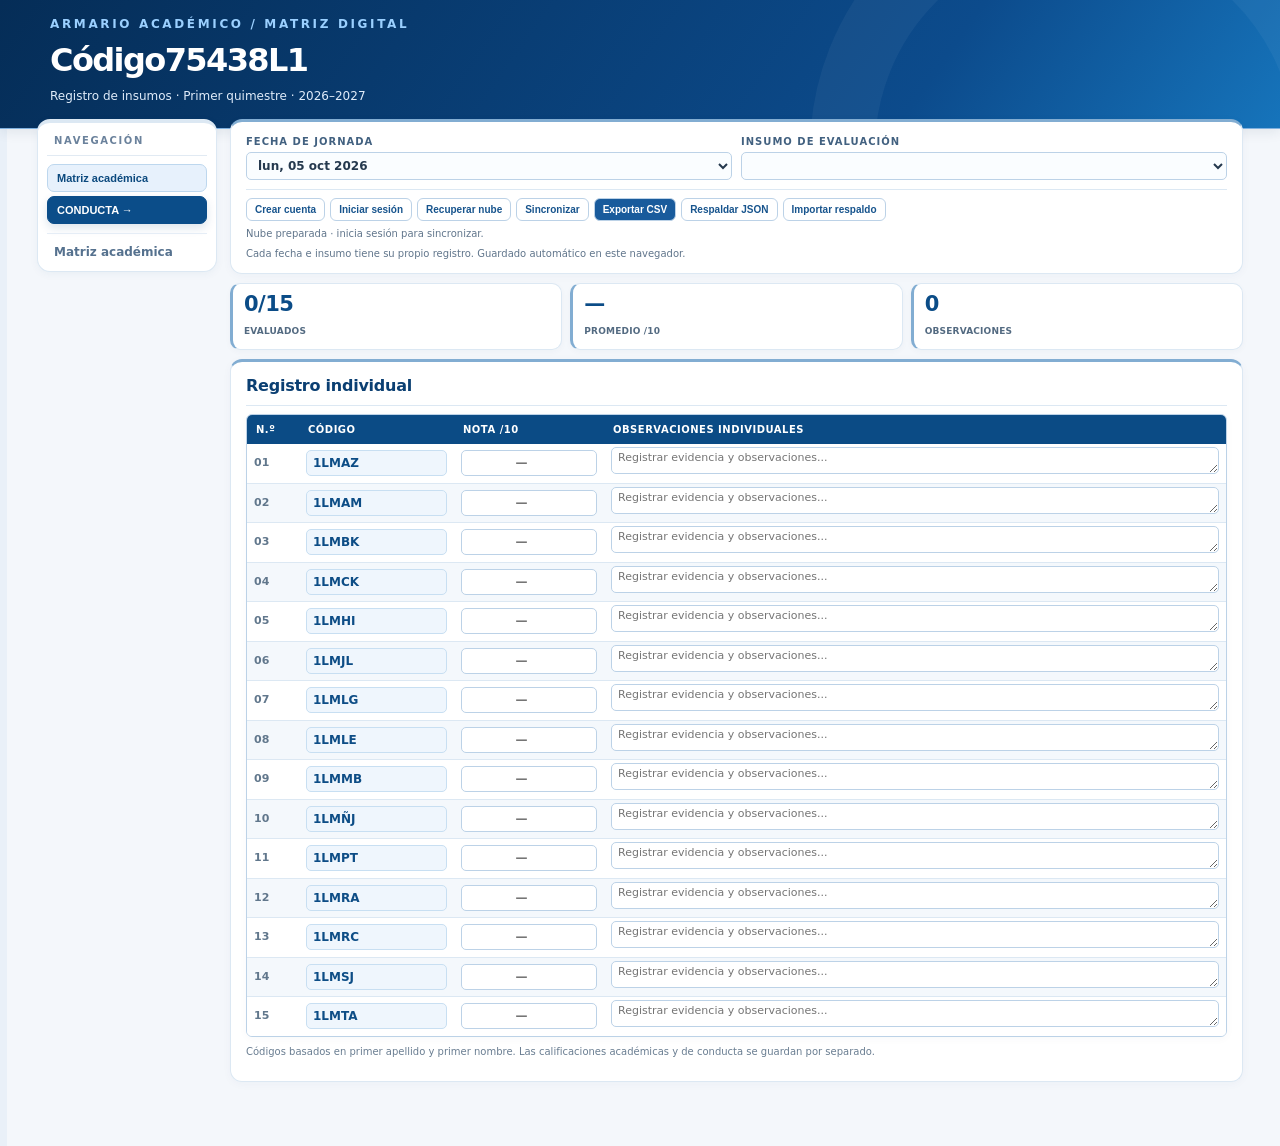
==== commit 65be534f: "Revertir panel de alertas para restaurar acceso a matriz académica" ====
--- a/Codigo75438L1/index.html
+++ b/Codigo75438L1/index.html
@@ -150,20 +150,7 @@
 @media(max-width:900px){main{display:block;margin-top:-9px}main>section.panel{padding:11px 13px}}
 @media(max-width:650px){header{min-height:100px;padding:14px 15px 19px}header h1{font-size:24px}main{padding:0 8px 18px}main>section.panel{padding:10px}.stat{padding:8px}.stat strong{font-size:20px}main>nav.panel button{padding:7px}}
 
-/* Notificaciones académicas — panel lateral */
-#alertToggle{display:flex;align-items:center;justify-content:space-between;gap:8px;background:#fff!important;color:#124d83!important;border:1px solid #c5d8ea!important}#alertCount{display:inline-flex;min-width:22px;height:22px;padding:0 5px;align-items:center;justify-content:center;background:#a64216;color:white;border-radius:30px;font-weight:800}#alertPanel{display:none;background:#fff9f2;border:1px solid #efd6bb;border-radius:8px;padding:12px 10px;font-size:12px;color:#314a61}#alertPanel.abierto{display:block}#alertPanel h3{font-size:13px;margin:0 0 8px;color:#854016}#alertList{list-style:none;padding:0;margin:0}#alertList li{padding:9px 0;border-top:1px solid #eadccc}#alertList small{display:block;color:#6e7d8a;margin-top:3px}#alertEmpty{color:#44744b}#alertStatus{font-size:11px;color:#6c7d8c;margin-top:8px}
-</style></head><body><header><small>ARMARIO ACADÉMICO / MATRIZ DIGITAL</small><h1>Código75438L1</h1><p>Registro de insumos · Primer quimestre · 2026–2027</p></header><main><nav class="panel" style="display:flex;gap:10px;align-items:center;flex-wrap:wrap"><button id="irAcademica" class="secondary">Matriz académica</button><button id="irConducta" class="secondary">CONDUCTA →</button><span class="hint" id="vistaActual">Matriz académica</span><button id="alertToggle" type="button" aria-controls="alertPanel" aria-expanded="false">🔔 Notificaciones <span id="alertCount">3</span></button><aside id="alertPanel" aria-label="Alertas académicas"><h3>Alertas académicas pendientes</h3><ul id="alertList"></ul><p id="alertEmpty" hidden>Sin alertas pendientes.</p><p id="alertStatus">Las alertas se actualizan al recuperar los datos de la nube.</p></aside></nav><section class="panel"><div class="toolbar"><div class="field"><label for="fecha">Fecha de jornada</label><select id="fecha"></select></div><div class="field" id="campoInsumo"><label for="insumo">Insumo de evaluación</label><select id="insumo"></select></div></div><div class="actions"><button class="secondary" id="registrarse">Crear cuenta</button><button class="secondary" id="iniciarSesion">Iniciar sesión</button><button class="secondary" id="recuperar">Recuperar nube</button><button class="secondary" id="sincronizar">Sincronizar</button><button id="exportar">Exportar CSV</button><button class="secondary" id="respaldo">Respaldar JSON</button><button class="secondary" id="importar">Importar respaldo</button><input type="file" id="archivo" accept=".json" hidden></div><p class="hint" id="estadoNube">Nube preparada · inicia sesión para sincronizar.</p><p class="hint">Cada fecha e insumo tiene su propio registro. Guardado automático en este navegador.</p></section><section class="panel"><div class="summary"><div class="stat"><strong id="evaluados">0/15</strong><small>Evaluados</small></div><div class="stat"><strong id="promedio">—</strong><small>Promedio /10</small></div><div class="stat"><strong id="observados">0</strong><small>Observaciones</small></div></div></section><section class="panel"><h2 id="tituloRegistro">Registro individual</h2><div class="tablewrap"><table><thead><tr><th>N.º</th><th>Código</th><th>Nota /10</th><th>Observaciones individuales</th></tr></thead><tbody id="tabla"></tbody></table></div><p class="foot">Códigos basados en primer apellido y primer nombre. Las calificaciones académicas y de conducta se guardan por separado.</p></section></main><script>
+</style></head><body><header><small>ARMARIO ACADÉMICO / MATRIZ DIGITAL</small><h1>Código75438L1</h1><p>Registro de insumos · Primer quimestre · 2026–2027</p></header><main><nav class="panel" style="display:flex;gap:10px;align-items:center;flex-wrap:wrap"><button id="irAcademica" class="secondary">Matriz académica</button><button id="irConducta" class="secondary">CONDUCTA →</button><span class="hint" id="vistaActual">Matriz académica</span></nav><section class="panel"><div class="toolbar"><div class="field"><label for="fecha">Fecha de jornada</label><select id="fecha"></select></div><div class="field" id="campoInsumo"><label for="insumo">Insumo de evaluación</label><select id="insumo"></select></div></div><div class="actions"><button class="secondary" id="registrarse">Crear cuenta</button><button class="secondary" id="iniciarSesion">Iniciar sesión</button><button class="secondary" id="recuperar">Recuperar nube</button><button class="secondary" id="sincronizar">Sincronizar</button><button id="exportar">Exportar CSV</button><button class="secondary" id="respaldo">Respaldar JSON</button><button class="secondary" id="importar">Importar respaldo</button><input type="file" id="archivo" accept=".json" hidden></div><p class="hint" id="estadoNube">Nube preparada · inicia sesión para sincronizar.</p><p class="hint">Cada fecha e insumo tiene su propio registro. Guardado automático en este navegador.</p></section><section class="panel"><div class="summary"><div class="stat"><strong id="evaluados">0/15</strong><small>Evaluados</small></div><div class="stat"><strong id="promedio">—</strong><small>Promedio /10</small></div><div class="stat"><strong id="observados">0</strong><small>Observaciones</small></div></div></section><section class="panel"><h2 id="tituloRegistro">Registro individual</h2><div class="tablewrap"><table><thead><tr><th>N.º</th><th>Código</th><th>Nota /10</th><th>Observaciones individuales</th></tr></thead><tbody id="tabla"></tbody></table></div><p class="foot">Códigos basados en primer apellido y primer nombre. Las calificaciones académicas y de conducta se guardan por separado.</p></section></main><script>
 const fechas=['2026-09-21','2026-09-23','2026-09-28','2026-09-30','2026-10-05','2026-10-07','2026-10-12','2026-10-14','2026-10-19','2026-10-21','2026-10-26','2026-10-28','2026-11-02','2026-11-04','2026-11-09','2026-11-11','2026-11-16','2026-11-18','2026-11-23','2026-11-25','2026-11-30','2026-12-02','2026-12-07','2026-12-09','2026-12-14','2026-12-16','2026-12-21','2026-12-23','2026-12-28','2026-12-30','2027-01-04','2027-01-06','2027-01-11','2027-01-13','2027-01-18','2027-01-20'];const insumos=['EJERCICIO RÍTMICO','AFINACIÓN','EJERCICIO MELÓDICO','TEORÍA','CANCIONES','CUADERNO','TAREA','DICTADO RÍTMICO','DICTADO MELÓDICO','LECCION','EXAMEN'];const base=['1LMAZ','1LMAM','1LMBK','1LMCK','1LMHI','1LMJL','1LMLG','1LMLE','1LMMB','1LMÑJ','1LMPT','1LMRA','1LMRC','1LMSJ','1LMTA'];const $=id=>document.getElementById(id);let db={};try{db=JSON.parse(localStorage.getItem('codigo75438l1')||'{}')}catch(e){};let codigos=Array.isArray(db.codigos)&&db.codigos.length===15?db.codigos:base;if(db.limpiezaVersion!==1){db.registros={};db.conducta={};db.limpiezaVersion=1;localStorage.setItem('codigo75438l1',JSON.stringify(db))}db.registros=db.registros||{};db.conducta=db.conducta||{};if(!db.codigosActualizados){codigos=base.slice();db.codigos=codigos;db.codigosActualizados=true;localStorage.setItem('codigo75438l1',JSON.stringify(db))}let vista='academica';const key=()=> $('fecha').value+'|'+$('insumo').value;const guardar=()=>{db.codigos=codigos;localStorage.setItem('codigo75438l1',JSON.stringify(db));programarSync()};let syncTimer=null;let accessToken=null;let ownerId=null;const conf=()=>({url:'https://wknwxulbzvzthagswzdd.supabase.co',key:'sb_publishable_tuDFqxcvWu-AWOZdmLvefQ_KCxxqmFH'});const estado=t=>$('estadoNube').textContent=t;function programarSync(){clearTimeout(syncTimer);if(conf())syncTimer=setTimeout(()=>sincronizar(false),1500)}async function sincronizar(manual=true){const c=conf();if(!c){if(manual)alert('Configura primero tu base de datos Supabase.');return}try{if(!accessToken||!ownerId){estado('Inicia sesión para sincronizar');return}estado('Sincronizando con la nube...');const resp=await fetch(c.url.replace(/\/$/,'')+'/rest/v1/matriz_registros?on_conflict=clave,usuario',{method:'POST',headers:{apikey:c.key,Authorization:'Bearer '+accessToken,'Content-Type':'application/json',Prefer:'resolution=merge-duplicates'},body:JSON.stringify([{clave:'codigo75438l1',usuario:ownerId,contenido:db,actualizado:new Date().toISOString()}])});if(!resp.ok)throw Error('HTTP '+resp.status);estado('Nube sincronizada · '+new Date().toLocaleTimeString('es-EC'))}catch(e){estado('Sincronización pendiente: '+e.message)}}$('configurar_unused')?.addEventListener('click',()=>{const c=conf()||{};const url=prompt('URL del proyecto Supabase (https://...supabase.co)',c.url||'');if(url===null)return;const key=prompt('Clave pública anon/publishable de Supabase (NUNCA service_role)',c.key||'');if(key===null)return;if(!/^https:\/\/[^/]+\.supabase\.co\/?$/.test(url.trim())||!key.trim()){alert('URL o clave no válida');return}localStorage.setItem('codigo75438l1_nube',JSON.stringify({url:url.trim(),key:key.trim()}));estado('Nube configurada. Pulsa Sincronizar.')} );$('registrarse').onclick=async()=>{const c=conf();const email=prompt('Correo electrónico para crear tu cuenta');if(!email)return;const password=prompt('Crea una contraseña nueva (mínimo 6 caracteres). No la compartas.');if(!password)return;if(password.length<6){estado('La contraseña debe tener al menos 6 caracteres.');return}try{estado('Creando cuenta...');const res=await fetch(c.url+'/auth/v1/signup',{method:'POST',headers:{apikey:c.key,'Content-Type':'application/json'},body:JSON.stringify({email:email.trim(),password})});const d=await res.json();if(!res.ok)throw Error(d.msg||d.error_description||d.message||d.error||'No se pudo crear la cuenta');if(d.access_token&&d.user?.id){accessToken=d.access_token;ownerId=d.user.id;estado('Cuenta creada y sesión iniciada. Ya puedes sincronizar.')}else{estado('Registro solicitado. Revisa tu correo para confirmar la cuenta y después pulsa Iniciar sesión.')}}catch(e){estado('Error al registrar: '+e.message)}};$('sincronizar').onclick=()=>sincronizar();$('iniciarSesion').onclick=async()=>{const c=conf();if(!c){alert('Configura Supabase primero');return}const email=prompt('Correo de acceso privado');if(!email)return;const password=prompt('Contraseña de acceso');if(!password)return;try{const res=await fetch(c.url.replace(/\/$/,'')+'/auth/v1/token?grant_type=password',{method:'POST',headers:{apikey:c.key,'Content-Type':'application/json'},body:JSON.stringify({email,password})});const d=await res.json();if(!res.ok||!d.access_token||!d.user?.id)throw Error(d.msg||d.error_description||'Acceso rechazado');accessToken=d.access_token;ownerId=d.user.id;estado('Sesión iniciada. Ya puedes sincronizar o recuperar.')}catch(e){estado('No se pudo iniciar sesión: '+e.message)}};$('recuperar').onclick=async()=>{const c=conf();if(!c||!accessToken||!ownerId){alert('Inicia sesión primero');return}if(!confirm('¿Reemplazar los registros de este dispositivo con los de la nube?'))return;try{const res=await fetch(c.url.replace(/\/$/,'')+'/rest/v1/matriz_registros?clave=eq.codigo75438l1&select=contenido',{headers:{apikey:c.key,Authorization:'Bearer '+accessToken}});if(!res.ok)throw Error('HTTP '+res.status);const a=await res.json();if(!a.length)throw Error('No existe respaldo todavía');db=a[0].contenido;if(db.limpiezaVersion!==1){db.registros={};db.conducta={};db.limpiezaVersion=1}db.registros=db.registros||{};db.conducta=db.conducta||{};codigos=db.codigosActualizados?db.codigos:base.slice();db.codigos=codigos;db.codigosActualizados=true;localStorage.setItem('codigo75438l1',JSON.stringify(db));dibujar();estado('Datos recuperados correctamente')}catch(e){estado('Error al recuperar: '+e.message)}};function dibujar(){let r=vista==='conducta'?(db.conducta[$('fecha').value]||{}):(db.registros[key()]||{});$('tabla').innerHTML='';for(let i=0;i<15;i++){const tr=document.createElement('tr');const n=document.createElement('td');n.textContent=String(i+1).padStart(2,'0');const c=document.createElement('td');const ci=document.createElement('input');ci.value=codigos[i];ci.setAttribute('aria-label','Código '+(i+1));ci.onchange=()=>{codigos[i]=ci.value.trim();guardar()};c.append(ci);const v=document.createElement('td');const vi=document.createElement('input');vi.type='number';vi.min=0;vi.max=10;vi.step=.01;vi.placeholder='—';vi.value=r[i]?.nota??'';vi.oninput=()=>actualizar(i,'nota',vi.value);v.append(vi);const o=document.createElement('td');const oi=document.createElement('textarea');oi.placeholder='Registrar evidencia y observaciones...';oi.value=r[i]?.observacion??'';oi.oninput=()=>actualizar(i,'observacion',oi.value);o.append(oi);tr.append(n,c,v,o);$('tabla').append(tr)}resumen()}function actualizar(i,campo,valor){const k=vista==='conducta'?$('fecha').value:key();const fuente=vista==='conducta'?db.conducta:db.registros;fuente[k]??={};fuente[k][i]??={};fuente[k][i][campo]=valor;guardar();resumen()}function resumen(){const r=vista==='conducta'?(db.conducta[$('fecha').value]||{}):(db.registros[key()]||{});const notas=Object.values(r).map(x=>x.nota).filter(x=>x!==''&&x!=null&&Number(x)>=0&&Number(x)<=10).map(Number);$('evaluados').textContent=notas.length+'/15';$('promedio').textContent=notas.length?(notas.reduce((a,b)=>a+b,0)/notas.length).toFixed(2):'—';$('observados').textContent=Object.values(r).filter(x=>x.observacion?.trim()).length}function descargar(nombre,contenido,tipo){const a=document.createElement('a');const url=URL.createObjectURL(new Blob([contenido],{type:tipo}));a.href=url;a.download=nombre;a.click();setTimeout(()=>URL.revokeObjectURL(url),1000)}$('exportar').onclick=()=>{let filas=[['Fecha','Insumo','Código','Nota','Observación']];for(const [k,rs] of Object.entries(db.registros)){const [f,ins]=k.split('|');for(const [i,x] of Object.entries(rs))if(x.nota!==''||x.observacion)filas.push([f,ins,codigos[Number(i)],x.nota||'',x.observacion||''])}for(const [f,rs] of Object.entries(db.conducta||{})){for(const [i,x] of Object.entries(rs))if(x.nota!==''||x.observacion)filas.push([f,'CONDUCTA',codigos[Number(i)],x.nota||'',x.observacion||''])}descargar('Codigo75438L1.csv','\ufeff'+filas.map(row=>row.map(v=>'"'+String(v).replaceAll('"','""')+'"').join(',')).join('\r\n'),'text/csv;charset=utf-8')};$('respaldo').onclick=()=>descargar('Codigo75438L1_respaldo.json',JSON.stringify(db,null,2),'application/json');$('importar').onclick=()=>$('archivo').click();$('archivo').onchange=async e=>{const f=e.target.files[0];if(!f)return;try{const d=JSON.parse(await f.text());if(!d.registros||!Array.isArray(d.codigos)||d.codigos.length!==15)throw Error('Formato inválido');if(confirm('¿Reemplazar los registros locales por el respaldo?')){db=d;if(db.limpiezaVersion!==1){db.registros={};db.conducta={};db.limpiezaVersion=1}db.conducta=db.conducta||{};codigos=db.codigosActualizados?db.codigos:base.slice();db.codigos=codigos;db.codigosActualizados=true;guardar();dibujar()}}catch(err){alert('No se pudo importar el respaldo: '+err.message)}};for(let i=0;i<fechas.length;i+=2){const grupo=document.createElement('optgroup');grupo.label='SEMANA '+(Math.floor(i/2)+1);for(const f of fechas.slice(i,i+2)){const o=document.createElement('option');o.value=f;o.textContent=new Date(f+'T12:00:00').toLocaleDateString('es-EC',{weekday:'short',day:'2-digit',month:'short',year:'numeric'});grupo.append(o)}$('fecha').append(grupo)}for(const s of insumos){const o=document.createElement('option');o.textContent=s;$('insumo').append(o)}$('fecha').value='2026-10-05';$('insumo').value='Afinación';$('fecha').onchange=dibujar;$('insumo').onchange=dibujar;function cambiarVista(v){vista=v;$('campoInsumo').style.display=v==='conducta'?'none':'';$('tituloRegistro').textContent=v==='conducta'?'CONDUCTA · Calificaciones y observaciones':'Registro individual';$('vistaActual').textContent=v==='conducta'?'CONDUCTA':'Matriz académica';$('irAcademica').textContent=v==='conducta'?'← Volver a matriz académica':'Matriz académica';$('irConducta').style.display=v==='conducta'?'none':'';dibujar()}$('irConducta').onclick=()=>cambiarVista('conducta');$('irAcademica').onclick=()=>cambiarVista('academica');dibujar();
 
-// Panel lateral: alertas persistidas en Supabase y verificación de pendientes.
-const alertasIniciales=[{indice:12,estudiante:'RUIZ NUÑEZ CESAR JOAQUIN',fecha:'2026-10-26',mensaje:'Falta calificación; falta registrar actividad'},{indice:13,estudiante:'SIMBAÑA ÑACATO JAVIER SEBASTIÁN',fecha:'2026-10-26',mensaje:'Falta calificación; falta registrar actividad'},{indice:14,estudiante:'TIGASI REGALADO AGUSTINA AHINOA',fecha:'2026-10-26',mensaje:'Falta calificación; falta registrar actividad'}];
-let alertasRemotas=null;
-function alertasActivas(){const baseAlertas=Array.isArray(alertasRemotas)?alertasRemotas:(Array.isArray(db.alertasPendientes)?db.alertasPendientes:alertasIniciales);return baseAlertas.filter(a=>{const i=Number(a.indice)-1;if(i<0||i>=15)return false;const rs=db.registros||{};const fecha=a.fecha||'2026-10-26';return !Object.entries(rs).some(([k,grupo])=>k.startsWith(fecha+'|')&&grupo&&grupo[i]&&grupo[i].nota!==''&&grupo[i].nota!==null&&grupo[i].nota!==undefined);});}
-function actualizarAlertas(){const a=alertasActivas(),lista=$('alertList');lista.replaceChildren();for(const aviso of a){const li=document.createElement('li');const strong=document.createElement('strong');strong.textContent=aviso.estudiante;const small=document.createElement('small');small.textContent=aviso.fecha.split('-').reverse().join('/')+' · '+aviso.mensaje;li.append(strong,small);lista.append(li)}$('alertCount').textContent=a.length;$('alertEmpty').hidden=a.length!==0;}
-$('alertToggle').onclick=()=>{const panel=$('alertPanel');const visible=panel.classList.toggle('abierto');$('alertToggle').setAttribute('aria-expanded',String(visible));actualizarAlertas()};
-async function recuperarAlertasRemotas(){if(!accessToken||!ownerId)return;try{const c=conf();const res=await fetch(c.url+'/rest/v1/matriz_registros?clave=eq.codigo75438l1&select=contenido',{headers:{apikey:c.key,Authorization:'Bearer '+accessToken}});if(!res.ok)throw Error('HTTP '+res.status);const arr=await res.json();if(arr.length&&Array.isArray(arr[0].contenido?.alertasPendientes)){alertasRemotas=arr[0].contenido.alertasPendientes;$('alertStatus').textContent='Alertas consultadas en la nube.';actualizarAlertas()}}catch(e){$('alertStatus').textContent='Consulta de alertas pendiente: '+e.message}}
-}
-const dibujarAnterior=dibujar;dibujar=function(){dibujarAnterior();actualizarAlertas()};const actualizarAnterior=actualizar;actualizar=function(i,campo,valor){actualizarAnterior(i,campo,valor);actualizarAlertas()};
-const botonInicio=$('iniciarSesion');const inicioAnterior=botonInicio.onclick;botonInicio.onclick=async()=>{await inicioAnterior();if(accessToken&&ownerId)await recuperarAlertasRemotas()};
-actualizarAlertas();
 </script></body></html>
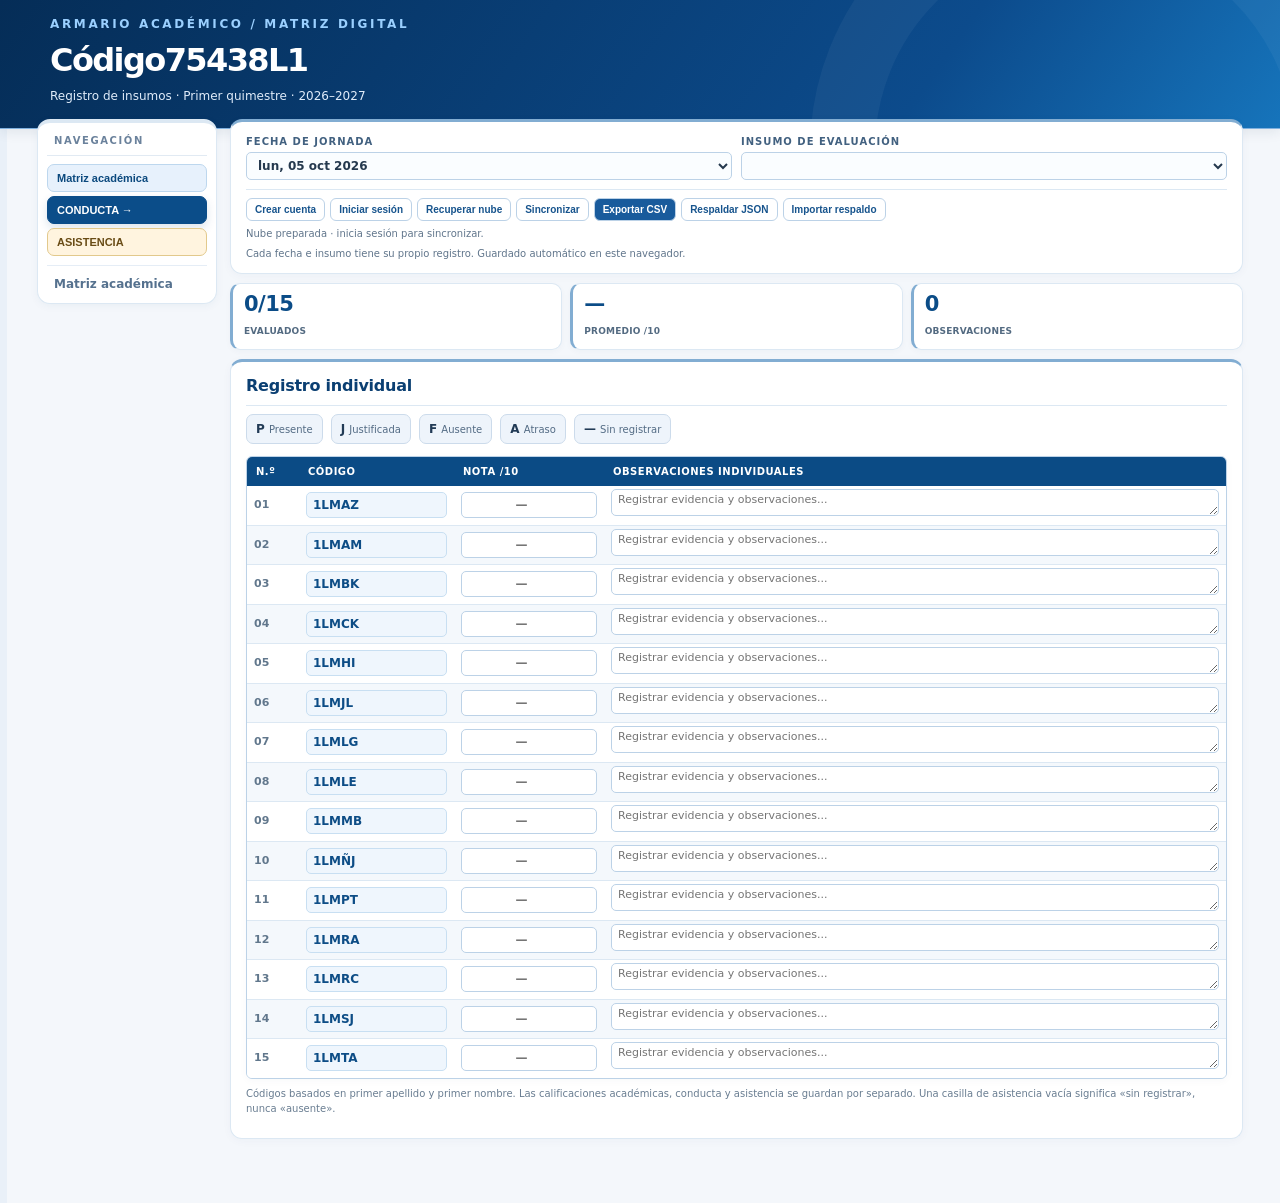
==== commit cdfb1b98: "Añadir registro de asistencia diario con estados P J F A y observaciones" ====
--- a/Codigo75438L1/index.html
+++ b/Codigo75438L1/index.html
@@ -60,6 +60,9 @@
 main>nav.panel button{width:100%;text-align:left;padding:14px 13px;border-radius:7px;font-size:14px}
 main>nav.panel #irAcademica{background:#e7f1fc;border:1px solid #bdd7ee;color:#0b497e}
 main>nav.panel #irConducta{background:#0b4d89;border:1px solid #0b4d89;color:white;box-shadow:0 4px 10px #10487c24}
+main>nav.panel #irAsistencia{background:#fff4df;border:1px solid #e2c98c;color:#694c16}
+main>nav.panel button[aria-current="page"]{outline:2px solid #85b3df;outline-offset:1px}
+.asistencia-estado{font-weight:800;min-width:150px}.asistencia-estado option{font-weight:600}.asistencia-leyenda{display:flex;flex-wrap:wrap;gap:8px;margin:4px 0 12px}.asistencia-leyenda span{background:#eef4fb;border:1px solid #ccdbeb;border-radius:7px;padding:5px 9px;font-size:12px;font-weight:650}.asistencia-leyenda small{font-weight:400;color:#536b84}.asistencia-vacio{color:#697d91;font-size:12px}.asistencia-presente{background:#e6f5eb!important;color:#17623a}.asistencia-justificada{background:#e8f1ff!important;color:#144d89}.asistencia-falta{background:#ffe9e7!important;color:#a72b23}.asistencia-atraso{background:#fff4d9!important;color:#8b5a05}
 main>nav.panel #vistaActual{display:block;border-top:1px solid #e5edf6;padding:14px 9px 3px;color:#55718e;font-weight:650}
 main>section.panel{grid-column:2;margin-bottom:20px;padding:27px 30px;border-radius:12px;box-shadow:0 5px 24px #123e6810;border:1px solid #d9e4ef}
 main>section.panel:nth-of-type(1){border-top:5px solid #1668ad}
@@ -150,7 +153,15 @@
 @media(max-width:900px){main{display:block;margin-top:-9px}main>section.panel{padding:11px 13px}}
 @media(max-width:650px){header{min-height:100px;padding:14px 15px 19px}header h1{font-size:24px}main{padding:0 8px 18px}main>section.panel{padding:10px}.stat{padding:8px}.stat strong{font-size:20px}main>nav.panel button{padding:7px}}
 
-</style></head><body><header><small>ARMARIO ACADÉMICO / MATRIZ DIGITAL</small><h1>Código75438L1</h1><p>Registro de insumos · Primer quimestre · 2026–2027</p></header><main><nav class="panel" style="display:flex;gap:10px;align-items:center;flex-wrap:wrap"><button id="irAcademica" class="secondary">Matriz académica</button><button id="irConducta" class="secondary">CONDUCTA →</button><span class="hint" id="vistaActual">Matriz académica</span></nav><section class="panel"><div class="toolbar"><div class="field"><label for="fecha">Fecha de jornada</label><select id="fecha"></select></div><div class="field" id="campoInsumo"><label for="insumo">Insumo de evaluación</label><select id="insumo"></select></div></div><div class="actions"><button class="secondary" id="registrarse">Crear cuenta</button><button class="secondary" id="iniciarSesion">Iniciar sesión</button><button class="secondary" id="recuperar">Recuperar nube</button><button class="secondary" id="sincronizar">Sincronizar</button><button id="exportar">Exportar CSV</button><button class="secondary" id="respaldo">Respaldar JSON</button><button class="secondary" id="importar">Importar respaldo</button><input type="file" id="archivo" accept=".json" hidden></div><p class="hint" id="estadoNube">Nube preparada · inicia sesión para sincronizar.</p><p class="hint">Cada fecha e insumo tiene su propio registro. Guardado automático en este navegador.</p></section><section class="panel"><div class="summary"><div class="stat"><strong id="evaluados">0/15</strong><small>Evaluados</small></div><div class="stat"><strong id="promedio">—</strong><small>Promedio /10</small></div><div class="stat"><strong id="observados">0</strong><small>Observaciones</small></div></div></section><section class="panel"><h2 id="tituloRegistro">Registro individual</h2><div class="tablewrap"><table><thead><tr><th>N.º</th><th>Código</th><th>Nota /10</th><th>Observaciones individuales</th></tr></thead><tbody id="tabla"></tbody></table></div><p class="foot">Códigos basados en primer apellido y primer nombre. Las calificaciones académicas y de conducta se guardan por separado.</p></section></main><script>
-const fechas=['2026-09-21','2026-09-23','2026-09-28','2026-09-30','2026-10-05','2026-10-07','2026-10-12','2026-10-14','2026-10-19','2026-10-21','2026-10-26','2026-10-28','2026-11-02','2026-11-04','2026-11-09','2026-11-11','2026-11-16','2026-11-18','2026-11-23','2026-11-25','2026-11-30','2026-12-02','2026-12-07','2026-12-09','2026-12-14','2026-12-16','2026-12-21','2026-12-23','2026-12-28','2026-12-30','2027-01-04','2027-01-06','2027-01-11','2027-01-13','2027-01-18','2027-01-20'];const insumos=['EJERCICIO RÍTMICO','AFINACIÓN','EJERCICIO MELÓDICO','TEORÍA','CANCIONES','CUADERNO','TAREA','DICTADO RÍTMICO','DICTADO MELÓDICO','LECCION','EXAMEN'];const base=['1LMAZ','1LMAM','1LMBK','1LMCK','1LMHI','1LMJL','1LMLG','1LMLE','1LMMB','1LMÑJ','1LMPT','1LMRA','1LMRC','1LMSJ','1LMTA'];const $=id=>document.getElementById(id);let db={};try{db=JSON.parse(localStorage.getItem('codigo75438l1')||'{}')}catch(e){};let codigos=Array.isArray(db.codigos)&&db.codigos.length===15?db.codigos:base;if(db.limpiezaVersion!==1){db.registros={};db.conducta={};db.limpiezaVersion=1;localStorage.setItem('codigo75438l1',JSON.stringify(db))}db.registros=db.registros||{};db.conducta=db.conducta||{};if(!db.codigosActualizados){codigos=base.slice();db.codigos=codigos;db.codigosActualizados=true;localStorage.setItem('codigo75438l1',JSON.stringify(db))}let vista='academica';const key=()=> $('fecha').value+'|'+$('insumo').value;const guardar=()=>{db.codigos=codigos;localStorage.setItem('codigo75438l1',JSON.stringify(db));programarSync()};let syncTimer=null;let accessToken=null;let ownerId=null;const conf=()=>({url:'https://wknwxulbzvzthagswzdd.supabase.co',key:'sb_publishable_tuDFqxcvWu-AWOZdmLvefQ_KCxxqmFH'});const estado=t=>$('estadoNube').textContent=t;function programarSync(){clearTimeout(syncTimer);if(conf())syncTimer=setTimeout(()=>sincronizar(false),1500)}async function sincronizar(manual=true){const c=conf();if(!c){if(manual)alert('Configura primero tu base de datos Supabase.');return}try{if(!accessToken||!ownerId){estado('Inicia sesión para sincronizar');return}estado('Sincronizando con la nube...');const resp=await fetch(c.url.replace(/\/$/,'')+'/rest/v1/matriz_registros?on_conflict=clave,usuario',{method:'POST',headers:{apikey:c.key,Authorization:'Bearer '+accessToken,'Content-Type':'application/json',Prefer:'resolution=merge-duplicates'},body:JSON.stringify([{clave:'codigo75438l1',usuario:ownerId,contenido:db,actualizado:new Date().toISOString()}])});if(!resp.ok)throw Error('HTTP '+resp.status);estado('Nube sincronizada · '+new Date().toLocaleTimeString('es-EC'))}catch(e){estado('Sincronización pendiente: '+e.message)}}$('configurar_unused')?.addEventListener('click',()=>{const c=conf()||{};const url=prompt('URL del proyecto Supabase (https://...supabase.co)',c.url||'');if(url===null)return;const key=prompt('Clave pública anon/publishable de Supabase (NUNCA service_role)',c.key||'');if(key===null)return;if(!/^https:\/\/[^/]+\.supabase\.co\/?$/.test(url.trim())||!key.trim()){alert('URL o clave no válida');return}localStorage.setItem('codigo75438l1_nube',JSON.stringify({url:url.trim(),key:key.trim()}));estado('Nube configurada. Pulsa Sincronizar.')} );$('registrarse').onclick=async()=>{const c=conf();const email=prompt('Correo electrónico para crear tu cuenta');if(!email)return;const password=prompt('Crea una contraseña nueva (mínimo 6 caracteres). No la compartas.');if(!password)return;if(password.length<6){estado('La contraseña debe tener al menos 6 caracteres.');return}try{estado('Creando cuenta...');const res=await fetch(c.url+'/auth/v1/signup',{method:'POST',headers:{apikey:c.key,'Content-Type':'application/json'},body:JSON.stringify({email:email.trim(),password})});const d=await res.json();if(!res.ok)throw Error(d.msg||d.error_description||d.message||d.error||'No se pudo crear la cuenta');if(d.access_token&&d.user?.id){accessToken=d.access_token;ownerId=d.user.id;estado('Cuenta creada y sesión iniciada. Ya puedes sincronizar.')}else{estado('Registro solicitado. Revisa tu correo para confirmar la cuenta y después pulsa Iniciar sesión.')}}catch(e){estado('Error al registrar: '+e.message)}};$('sincronizar').onclick=()=>sincronizar();$('iniciarSesion').onclick=async()=>{const c=conf();if(!c){alert('Configura Supabase primero');return}const email=prompt('Correo de acceso privado');if(!email)return;const password=prompt('Contraseña de acceso');if(!password)return;try{const res=await fetch(c.url.replace(/\/$/,'')+'/auth/v1/token?grant_type=password',{method:'POST',headers:{apikey:c.key,'Content-Type':'application/json'},body:JSON.stringify({email,password})});const d=await res.json();if(!res.ok||!d.access_token||!d.user?.id)throw Error(d.msg||d.error_description||'Acceso rechazado');accessToken=d.access_token;ownerId=d.user.id;estado('Sesión iniciada. Ya puedes sincronizar o recuperar.')}catch(e){estado('No se pudo iniciar sesión: '+e.message)}};$('recuperar').onclick=async()=>{const c=conf();if(!c||!accessToken||!ownerId){alert('Inicia sesión primero');return}if(!confirm('¿Reemplazar los registros de este dispositivo con los de la nube?'))return;try{const res=await fetch(c.url.replace(/\/$/,'')+'/rest/v1/matriz_registros?clave=eq.codigo75438l1&select=contenido',{headers:{apikey:c.key,Authorization:'Bearer '+accessToken}});if(!res.ok)throw Error('HTTP '+res.status);const a=await res.json();if(!a.length)throw Error('No existe respaldo todavía');db=a[0].contenido;if(db.limpiezaVersion!==1){db.registros={};db.conducta={};db.limpiezaVersion=1}db.registros=db.registros||{};db.conducta=db.conducta||{};codigos=db.codigosActualizados?db.codigos:base.slice();db.codigos=codigos;db.codigosActualizados=true;localStorage.setItem('codigo75438l1',JSON.stringify(db));dibujar();estado('Datos recuperados correctamente')}catch(e){estado('Error al recuperar: '+e.message)}};function dibujar(){let r=vista==='conducta'?(db.conducta[$('fecha').value]||{}):(db.registros[key()]||{});$('tabla').innerHTML='';for(let i=0;i<15;i++){const tr=document.createElement('tr');const n=document.createElement('td');n.textContent=String(i+1).padStart(2,'0');const c=document.createElement('td');const ci=document.createElement('input');ci.value=codigos[i];ci.setAttribute('aria-label','Código '+(i+1));ci.onchange=()=>{codigos[i]=ci.value.trim();guardar()};c.append(ci);const v=document.createElement('td');const vi=document.createElement('input');vi.type='number';vi.min=0;vi.max=10;vi.step=.01;vi.placeholder='—';vi.value=r[i]?.nota??'';vi.oninput=()=>actualizar(i,'nota',vi.value);v.append(vi);const o=document.createElement('td');const oi=document.createElement('textarea');oi.placeholder='Registrar evidencia y observaciones...';oi.value=r[i]?.observacion??'';oi.oninput=()=>actualizar(i,'observacion',oi.value);o.append(oi);tr.append(n,c,v,o);$('tabla').append(tr)}resumen()}function actualizar(i,campo,valor){const k=vista==='conducta'?$('fecha').value:key();const fuente=vista==='conducta'?db.conducta:db.registros;fuente[k]??={};fuente[k][i]??={};fuente[k][i][campo]=valor;guardar();resumen()}function resumen(){const r=vista==='conducta'?(db.conducta[$('fecha').value]||{}):(db.registros[key()]||{});const notas=Object.values(r).map(x=>x.nota).filter(x=>x!==''&&x!=null&&Number(x)>=0&&Number(x)<=10).map(Number);$('evaluados').textContent=notas.length+'/15';$('promedio').textContent=notas.length?(notas.reduce((a,b)=>a+b,0)/notas.length).toFixed(2):'—';$('observados').textContent=Object.values(r).filter(x=>x.observacion?.trim()).length}function descargar(nombre,contenido,tipo){const a=document.createElement('a');const url=URL.createObjectURL(new Blob([contenido],{type:tipo}));a.href=url;a.download=nombre;a.click();setTimeout(()=>URL.revokeObjectURL(url),1000)}$('exportar').onclick=()=>{let filas=[['Fecha','Insumo','Código','Nota','Observación']];for(const [k,rs] of Object.entries(db.registros)){const [f,ins]=k.split('|');for(const [i,x] of Object.entries(rs))if(x.nota!==''||x.observacion)filas.push([f,ins,codigos[Number(i)],x.nota||'',x.observacion||''])}for(const [f,rs] of Object.entries(db.conducta||{})){for(const [i,x] of Object.entries(rs))if(x.nota!==''||x.observacion)filas.push([f,'CONDUCTA',codigos[Number(i)],x.nota||'',x.observacion||''])}descargar('Codigo75438L1.csv','\ufeff'+filas.map(row=>row.map(v=>'"'+String(v).replaceAll('"','""')+'"').join(',')).join('\r\n'),'text/csv;charset=utf-8')};$('respaldo').onclick=()=>descargar('Codigo75438L1_respaldo.json',JSON.stringify(db,null,2),'application/json');$('importar').onclick=()=>$('archivo').click();$('archivo').onchange=async e=>{const f=e.target.files[0];if(!f)return;try{const d=JSON.parse(await f.text());if(!d.registros||!Array.isArray(d.codigos)||d.codigos.length!==15)throw Error('Formato inválido');if(confirm('¿Reemplazar los registros locales por el respaldo?')){db=d;if(db.limpiezaVersion!==1){db.registros={};db.conducta={};db.limpiezaVersion=1}db.conducta=db.conducta||{};codigos=db.codigosActualizados?db.codigos:base.slice();db.codigos=codigos;db.codigosActualizados=true;guardar();dibujar()}}catch(err){alert('No se pudo importar el respaldo: '+err.message)}};for(let i=0;i<fechas.length;i+=2){const grupo=document.createElement('optgroup');grupo.label='SEMANA '+(Math.floor(i/2)+1);for(const f of fechas.slice(i,i+2)){const o=document.createElement('option');o.value=f;o.textContent=new Date(f+'T12:00:00').toLocaleDateString('es-EC',{weekday:'short',day:'2-digit',month:'short',year:'numeric'});grupo.append(o)}$('fecha').append(grupo)}for(const s of insumos){const o=document.createElement('option');o.textContent=s;$('insumo').append(o)}$('fecha').value='2026-10-05';$('insumo').value='Afinación';$('fecha').onchange=dibujar;$('insumo').onchange=dibujar;function cambiarVista(v){vista=v;$('campoInsumo').style.display=v==='conducta'?'none':'';$('tituloRegistro').textContent=v==='conducta'?'CONDUCTA · Calificaciones y observaciones':'Registro individual';$('vistaActual').textContent=v==='conducta'?'CONDUCTA':'Matriz académica';$('irAcademica').textContent=v==='conducta'?'← Volver a matriz académica':'Matriz académica';$('irConducta').style.display=v==='conducta'?'none':'';dibujar()}$('irConducta').onclick=()=>cambiarVista('conducta');$('irAcademica').onclick=()=>cambiarVista('academica');dibujar();
+</style></head><body><header><small>ARMARIO ACADÉMICO / MATRIZ DIGITAL</small><h1>Código75438L1</h1><p>Registro de insumos · Primer quimestre · 2026–2027</p></header><main><nav class="panel" style="display:flex;gap:10px;align-items:center;flex-wrap:wrap"><button id="irAcademica" class="secondary">Matriz académica</button><button id="irConducta" class="secondary">CONDUCTA →</button><button id="irAsistencia" class="secondary">ASISTENCIA</button><span class="hint" id="vistaActual">Matriz académica</span></nav><section class="panel"><div class="toolbar"><div class="field"><label for="fecha">Fecha de jornada</label><select id="fecha"></select></div><div class="field" id="campoInsumo"><label for="insumo">Insumo de evaluación</label><select id="insumo"></select></div></div><div class="actions"><button class="secondary" id="registrarse">Crear cuenta</button><button class="secondary" id="iniciarSesion">Iniciar sesión</button><button class="secondary" id="recuperar">Recuperar nube</button><button class="secondary" id="sincronizar">Sincronizar</button><button id="exportar">Exportar CSV</button><button class="secondary" id="respaldo">Respaldar JSON</button><button class="secondary" id="importar">Importar respaldo</button><input type="file" id="archivo" accept=".json" hidden></div><p class="hint" id="estadoNube">Nube preparada · inicia sesión para sincronizar.</p><p class="hint">Cada fecha e insumo tiene su propio registro. Guardado automático en este navegador.</p></section><section class="panel"><div class="summary"><div class="stat"><strong id="evaluados">0/15</strong><small id="labelEvaluados">Evaluados</small></div><div class="stat"><strong id="promedio">—</strong><small id="labelPromedio">Promedio /10</small></div><div class="stat"><strong id="observados">0</strong><small id="labelObservados">Observaciones</small></div></div></section><section class="panel"><h2 id="tituloRegistro">Registro individual</h2><div id="leyendaAsistencia" class="asistencia-leyenda" hidden><span>P <small>Presente</small></span><span>J <small>Justificada</small></span><span>F <small>Ausente</small></span><span>A <small>Atraso</small></span><span>— <small>Sin registrar</small></span></div><div class="tablewrap"><table><thead><tr><th>N.º</th><th>Código</th><th id="colValor">Nota /10</th><th id="colObservacion">Observaciones individuales</th></tr></thead><tbody id="tabla"></tbody></table></div><p class="foot">Códigos basados en primer apellido y primer nombre. Las calificaciones académicas, conducta y asistencia se guardan por separado. Una casilla de asistencia vacía significa «sin registrar», nunca «ausente».</p></section></main><script>
+const fechas=['2026-09-21','2026-09-23','2026-09-28','2026-09-30','2026-10-05','2026-10-07','2026-10-12','2026-10-14','2026-10-19','2026-10-21','2026-10-26','2026-10-28','2026-11-02','2026-11-04','2026-11-09','2026-11-11','2026-11-16','2026-11-18','2026-11-23','2026-11-25','2026-11-30','2026-12-02','2026-12-07','2026-12-09','2026-12-14','2026-12-16','2026-12-21','2026-12-23','2026-12-28','2026-12-30','2027-01-04','2027-01-06','2027-01-11','2027-01-13','2027-01-18','2027-01-20'];const insumos=['EJERCICIO RÍTMICO','AFINACIÓN','EJERCICIO MELÓDICO','TEORÍA','CANCIONES','CUADERNO','TAREA','DICTADO RÍTMICO','DICTADO MELÓDICO','LECCION','EXAMEN'];const base=['1LMAZ','1LMAM','1LMBK','1LMCK','1LMHI','1LMJL','1LMLG','1LMLE','1LMMB','1LMÑJ','1LMPT','1LMRA','1LMRC','1LMSJ','1LMTA'];const $=id=>document.getElementById(id);let db={};try{db=JSON.parse(localStorage.getItem('codigo75438l1')||'{}')}catch(e){};let codigos=Array.isArray(db.codigos)&&db.codigos.length===15?db.codigos:base;if(db.limpiezaVersion!==1){db.registros={};db.conducta={};db.limpiezaVersion=1;localStorage.setItem('codigo75438l1',JSON.stringify(db))}db.registros=db.registros||{};db.conducta=db.conducta||{};db.asistencia=db.asistencia||{};if(!db.codigosActualizados){codigos=base.slice();db.codigos=codigos;db.codigosActualizados=true;localStorage.setItem('codigo75438l1',JSON.stringify(db))}let vista='academica';const key=()=> $('fecha').value+'|'+$('insumo').value;const guardar=()=>{db.codigos=codigos;localStorage.setItem('codigo75438l1',JSON.stringify(db));programarSync()};let syncTimer=null;let accessToken=null;let ownerId=null;const conf=()=>({url:'https://wknwxulbzvzthagswzdd.supabase.co',key:'sb_publishable_tuDFqxcvWu-AWOZdmLvefQ_KCxxqmFH'});const estado=t=>$('estadoNube').textContent=t;function programarSync(){clearTimeout(syncTimer);if(conf())syncTimer=setTimeout(()=>sincronizar(false),1500)}async function sincronizar(manual=true){const c=conf();if(!c){if(manual)alert('Configura primero tu base de datos Supabase.');return}try{if(!accessToken||!ownerId){estado('Inicia sesión para sincronizar');return}estado('Sincronizando con la nube...');const resp=await fetch(c.url.replace(/\/$/,'')+'/rest/v1/matriz_registros?on_conflict=clave,usuario',{method:'POST',headers:{apikey:c.key,Authorization:'Bearer '+accessToken,'Content-Type':'application/json',Prefer:'resolution=merge-duplicates'},body:JSON.stringify([{clave:'codigo75438l1',usuario:ownerId,contenido:db,actualizado:new Date().toISOString()}])});if(!resp.ok)throw Error('HTTP '+resp.status);estado('Nube sincronizada · '+new Date().toLocaleTimeString('es-EC'))}catch(e){estado('Sincronización pendiente: '+e.message)}}$('configurar_unused')?.addEventListener('click',()=>{const c=conf()||{};const url=prompt('URL del proyecto Supabase (https://...supabase.co)',c.url||'');if(url===null)return;const key=prompt('Clave pública anon/publishable de Supabase (NUNCA service_role)',c.key||'');if(key===null)return;if(!/^https:\/\/[^/]+\.supabase\.co\/?$/.test(url.trim())||!key.trim()){alert('URL o clave no válida');return}localStorage.setItem('codigo75438l1_nube',JSON.stringify({url:url.trim(),key:key.trim()}));estado('Nube configurada. Pulsa Sincronizar.')} );$('registrarse').onclick=async()=>{const c=conf();const email=prompt('Correo electrónico para crear tu cuenta');if(!email)return;const password=prompt('Crea una contraseña nueva (mínimo 6 caracteres). No la compartas.');if(!password)return;if(password.length<6){estado('La contraseña debe tener al menos 6 caracteres.');return}try{estado('Creando cuenta...');const res=await fetch(c.url+'/auth/v1/signup',{method:'POST',headers:{apikey:c.key,'Content-Type':'application/json'},body:JSON.stringify({email:email.trim(),password})});const d=await res.json();if(!res.ok)throw Error(d.msg||d.error_description||d.message||d.error||'No se pudo crear la cuenta');if(d.access_token&&d.user?.id){accessToken=d.access_token;ownerId=d.user.id;estado('Cuenta creada y sesión iniciada. Ya puedes sincronizar.')}else{estado('Registro solicitado. Revisa tu correo para confirmar la cuenta y después pulsa Iniciar sesión.')}}catch(e){estado('Error al registrar: '+e.message)}};$('sincronizar').onclick=()=>sincronizar();$('iniciarSesion').onclick=async()=>{const c=conf();if(!c){alert('Configura Supabase primero');return}const email=prompt('Correo de acceso privado');if(!email)return;const password=prompt('Contraseña de acceso');if(!password)return;try{const res=await fetch(c.url.replace(/\/$/,'')+'/auth/v1/token?grant_type=password',{method:'POST',headers:{apikey:c.key,'Content-Type':'application/json'},body:JSON.stringify({email,password})});const d=await res.json();if(!res.ok||!d.access_token||!d.user?.id)throw Error(d.msg||d.error_description||'Acceso rechazado');accessToken=d.access_token;ownerId=d.user.id;estado('Sesión iniciada. Ya puedes sincronizar o recuperar.')}catch(e){estado('No se pudo iniciar sesión: '+e.message)}};$('recuperar').onclick=async()=>{const c=conf();if(!c||!accessToken||!ownerId){alert('Inicia sesión primero');return}if(!confirm('¿Reemplazar los registros de este dispositivo con los de la nube?'))return;try{const res=await fetch(c.url.replace(/\/$/,'')+'/rest/v1/matriz_registros?clave=eq.codigo75438l1&select=contenido',{headers:{apikey:c.key,Authorization:'Bearer '+accessToken}});if(!res.ok)throw Error('HTTP '+res.status);const a=await res.json();if(!a.length)throw Error('No existe respaldo todavía');db=a[0].contenido;if(db.limpiezaVersion!==1){db.registros={};db.conducta={};db.limpiezaVersion=1}db.registros=db.registros||{};db.conducta=db.conducta||{};db.asistencia=db.asistencia||{};codigos=db.codigosActualizados?db.codigos:base.slice();db.codigos=codigos;db.codigosActualizados=true;localStorage.setItem('codigo75438l1',JSON.stringify(db));dibujar();estado('Datos recuperados correctamente')}catch(e){estado('Error al recuperar: '+e.message)}};function fuenteActual(){return vista==='asistencia'?db.asistencia:(vista==='conducta'?db.conducta:db.registros)}
+function claveActual(){return vista==='academica'?key():$('fecha').value}
+function registroActual(){return fuenteActual()[claveActual()]||{}}
+function dibujar(){const r=registroActual();$('tabla').innerHTML='';for(let i=0;i<15;i++){const tr=document.createElement('tr');const n=document.createElement('td');n.textContent=String(i+1).padStart(2,'0');const c=document.createElement('td');const ci=document.createElement('input');ci.value=codigos[i];ci.setAttribute('aria-label','Código '+(i+1));ci.onchange=()=>{codigos[i]=ci.value.trim();guardar()};c.append(ci);const v=document.createElement('td');
+if(vista==='asistencia'){const vi=document.createElement('select');vi.className='asistencia-estado';vi.setAttribute('aria-label','Asistencia de '+codigos[i]+' para '+$('fecha').value);for(const [value,label] of [['','— Sin registrar'],['P','P · Presente'],['J','J · Justificada'],['F','F · Ausente'],['A','A · Atraso']]){const op=document.createElement('option');op.value=value;op.textContent=label;vi.append(op)}vi.value=['P','J','F','A'].includes(r[i]?.estado)?r[i].estado:'';const colores={'P':'asistencia-presente','J':'asistencia-justificada','F':'asistencia-falta','A':'asistencia-atraso'};vi.classList.add(colores[vi.value]||'asistencia-vacio');vi.onchange=()=>{actualizar(i,'estado',vi.value);dibujar()};v.append(vi)}else{const vi=document.createElement('input');vi.type='number';vi.min=0;vi.max=10;vi.step=.01;vi.placeholder='—';vi.value=r[i]?.nota??'';vi.oninput=()=>actualizar(i,'nota',vi.value);v.append(vi)}
+const o=document.createElement('td');const oi=document.createElement('textarea');oi.placeholder=vista==='asistencia'?'Observación de esta fecha para este estudiante...':'Registrar evidencia y observaciones...';oi.value=r[i]?.observacion??'';oi.setAttribute('aria-label','Observación de '+codigos[i]);oi.oninput=()=>actualizar(i,'observacion',oi.value);o.append(oi);tr.append(n,c,v,o);$('tabla').append(tr)}resumen()}
+function actualizar(i,campo,valor){if(vista==='asistencia'&&campo==='estado'&&!['','P','J','F','A'].includes(valor))return;const k=claveActual(),fuente=fuenteActual();fuente[k]??={};fuente[k][i]??={};fuente[k][i][campo]=valor;guardar();resumen()}
+function resumen(){const r=registroActual();$('observados').textContent=Object.values(r).filter(x=>x.observacion?.trim()).length;if(vista==='asistencia'){const estados=Object.values(r).map(x=>x.estado).filter(x=>['P','J','F','A'].includes(x));const presentes=estados.filter(x=>x==='P').length,justificadas=estados.filter(x=>x==='J').length,ausentes=estados.filter(x=>x==='F').length,atrasos=estados.filter(x=>x==='A').length;$('evaluados').textContent=estados.length+'/15';$('promedio').textContent='P '+presentes+' · J '+justificadas+' · F '+ausentes+' · A '+atrasos;return}const notas=Object.values(r).map(x=>x.nota).filter(x=>x!==''&&x!=null&&Number(x)>=0&&Number(x)<=10).map(Number);$('evaluados').textContent=notas.length+'/15';$('promedio').textContent=notas.length?(notas.reduce((a,b)=>a+b,0)/notas.length).toFixed(2):'—'}
+function descargar(nombre,contenido,tipo){const a=document.createElement('a');const url=URL.createObjectURL(new Blob([contenido],{type:tipo}));a.href=url;a.download=nombre;a.click();setTimeout(()=>URL.revokeObjectURL(url),1000)}$('exportar').onclick=()=>{let filas=[['Fecha','Insumo','Código','Nota','Observación']];for(const [k,rs] of Object.entries(db.registros)){const [f,ins]=k.split('|');for(const [i,x] of Object.entries(rs))if(x.nota!==''||x.observacion)filas.push([f,ins,codigos[Number(i)],x.nota||'',x.observacion||''])}for(const [f,rs] of Object.entries(db.conducta||{})){for(const [i,x] of Object.entries(rs))if(x.nota!==''||x.observacion)filas.push([f,'CONDUCTA',codigos[Number(i)],x.nota||'',x.observacion||''])}for(const [f,rs] of Object.entries(db.asistencia||{})){for(const [i,x] of Object.entries(rs))if(x.estado||x.observacion)filas.push([f,'ASISTENCIA',codigos[Number(i)],x.estado||'',x.observacion||''])}descargar('Codigo75438L1.csv','\ufeff'+filas.map(row=>row.map(v=>'"'+String(v).replaceAll('"','""')+'"').join(',')).join('\r\n'),'text/csv;charset=utf-8')};$('respaldo').onclick=()=>descargar('Codigo75438L1_respaldo.json',JSON.stringify(db,null,2),'application/json');$('importar').onclick=()=>$('archivo').click();$('archivo').onchange=async e=>{const f=e.target.files[0];if(!f)return;try{const d=JSON.parse(await f.text());if(!d.registros||!Array.isArray(d.codigos)||d.codigos.length!==15)throw Error('Formato inválido');if(confirm('¿Reemplazar los registros locales por el respaldo?')){db=d;if(db.limpiezaVersion!==1){db.registros={};db.conducta={};db.limpiezaVersion=1}db.conducta=db.conducta||{};db.asistencia=db.asistencia||{};codigos=db.codigosActualizados?db.codigos:base.slice();db.codigos=codigos;db.codigosActualizados=true;guardar();dibujar()}}catch(err){alert('No se pudo importar el respaldo: '+err.message)}};for(let i=0;i<fechas.length;i+=2){const grupo=document.createElement('optgroup');grupo.label='SEMANA '+(Math.floor(i/2)+1);for(const f of fechas.slice(i,i+2)){const o=document.createElement('option');o.value=f;o.textContent=new Date(f+'T12:00:00').toLocaleDateString('es-EC',{weekday:'short',day:'2-digit',month:'short',year:'numeric'});grupo.append(o)}$('fecha').append(grupo)}for(const s of insumos){const o=document.createElement('option');o.textContent=s;$('insumo').append(o)}$('fecha').value='2026-10-05';$('insumo').value='Afinación';$('fecha').onchange=dibujar;$('insumo').onchange=dibujar;function cambiarVista(v){vista=v;$('campoInsumo').style.display=v==='academica'?'':'none';$('tituloRegistro').textContent=v==='conducta'?'CONDUCTA · Calificaciones y observaciones':v==='asistencia'?'ASISTENCIA · Registro diario y observaciones':'Registro individual';$('vistaActual').textContent=v==='conducta'?'CONDUCTA':v==='asistencia'?'ASISTENCIA':'Matriz académica';$('irAcademica').textContent='Matriz académica';$('irConducta').textContent='CONDUCTA';$('irAsistencia').textContent='ASISTENCIA';for(const [id,valor] of [['irAcademica','academica'],['irConducta','conducta'],['irAsistencia','asistencia']]){$(id).setAttribute('aria-current',v===valor?'page':'false')}$('leyendaAsistencia').hidden=v!=='asistencia';$('colValor').textContent=v==='asistencia'?'Estado P / J / F / A':'Nota /10';$('colObservacion').textContent=v==='asistencia'?'Observación del día':'Observaciones individuales';$('labelEvaluados').textContent=v==='asistencia'?'Asistencias registradas':'Evaluados';$('labelPromedio').textContent=v==='asistencia'?'Desglose de asistencia':'Promedio /10';$('labelObservados').textContent='Observaciones';$('irConducta').style.display='';$('irAsistencia').style.display='';dibujar()}$('irConducta').onclick=()=>cambiarVista('conducta');$('irAcademica').onclick=()=>cambiarVista('academica');$('irAsistencia').onclick=()=>cambiarVista('asistencia');dibujar();
 
 </script></body></html>
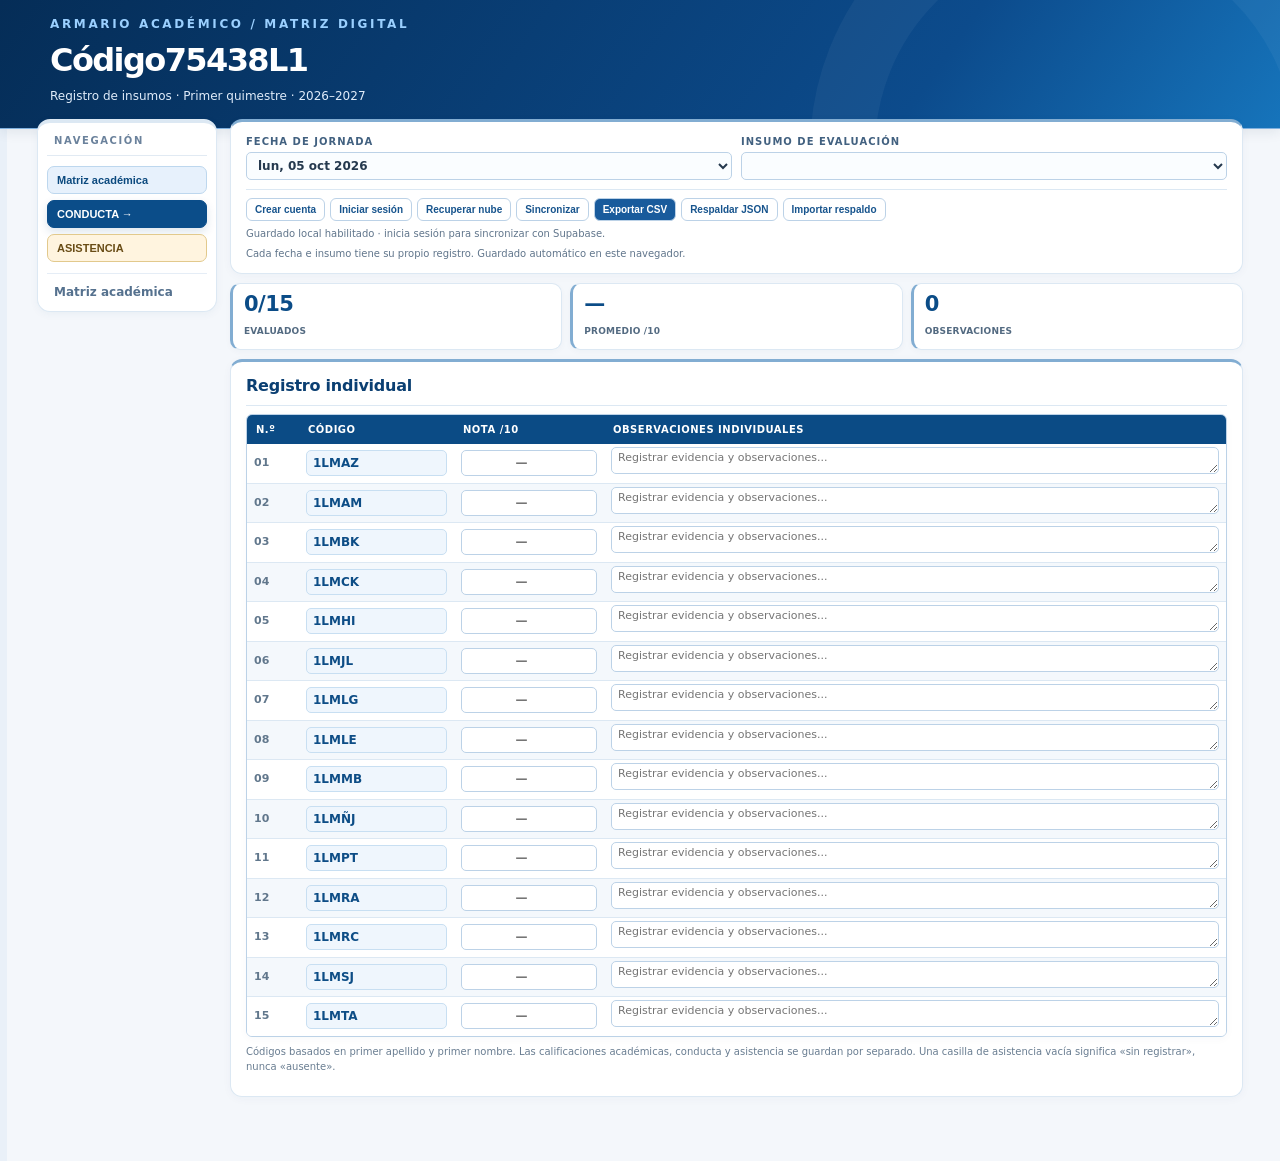
==== commit c36829bd: "Completar asistencia vertical y proteger sincronización en Supabase de datos existentes" ====
--- a/Codigo75438L1/index.html
+++ b/Codigo75438L1/index.html
@@ -153,14 +153,91 @@
 @media(max-width:900px){main{display:block;margin-top:-9px}main>section.panel{padding:11px 13px}}
 @media(max-width:650px){header{min-height:100px;padding:14px 15px 19px}header h1{font-size:24px}main{padding:0 8px 18px}main>section.panel{padding:10px}.stat{padding:8px}.stat strong{font-size:20px}main>nav.panel button{padding:7px}}
 
-</style></head><body><header><small>ARMARIO ACADÉMICO / MATRIZ DIGITAL</small><h1>Código75438L1</h1><p>Registro de insumos · Primer quimestre · 2026–2027</p></header><main><nav class="panel" style="display:flex;gap:10px;align-items:center;flex-wrap:wrap"><button id="irAcademica" class="secondary">Matriz académica</button><button id="irConducta" class="secondary">CONDUCTA →</button><button id="irAsistencia" class="secondary">ASISTENCIA</button><span class="hint" id="vistaActual">Matriz académica</span></nav><section class="panel"><div class="toolbar"><div class="field"><label for="fecha">Fecha de jornada</label><select id="fecha"></select></div><div class="field" id="campoInsumo"><label for="insumo">Insumo de evaluación</label><select id="insumo"></select></div></div><div class="actions"><button class="secondary" id="registrarse">Crear cuenta</button><button class="secondary" id="iniciarSesion">Iniciar sesión</button><button class="secondary" id="recuperar">Recuperar nube</button><button class="secondary" id="sincronizar">Sincronizar</button><button id="exportar">Exportar CSV</button><button class="secondary" id="respaldo">Respaldar JSON</button><button class="secondary" id="importar">Importar respaldo</button><input type="file" id="archivo" accept=".json" hidden></div><p class="hint" id="estadoNube">Nube preparada · inicia sesión para sincronizar.</p><p class="hint">Cada fecha e insumo tiene su propio registro. Guardado automático en este navegador.</p></section><section class="panel"><div class="summary"><div class="stat"><strong id="evaluados">0/15</strong><small id="labelEvaluados">Evaluados</small></div><div class="stat"><strong id="promedio">—</strong><small id="labelPromedio">Promedio /10</small></div><div class="stat"><strong id="observados">0</strong><small id="labelObservados">Observaciones</small></div></div></section><section class="panel"><h2 id="tituloRegistro">Registro individual</h2><div id="leyendaAsistencia" class="asistencia-leyenda" hidden><span>P <small>Presente</small></span><span>J <small>Justificada</small></span><span>F <small>Ausente</small></span><span>A <small>Atraso</small></span><span>— <small>Sin registrar</small></span></div><div class="tablewrap"><table><thead><tr><th>N.º</th><th>Código</th><th id="colValor">Nota /10</th><th id="colObservacion">Observaciones individuales</th></tr></thead><tbody id="tabla"></tbody></table></div><p class="foot">Códigos basados en primer apellido y primer nombre. Las calificaciones académicas, conducta y asistencia se guardan por separado. Una casilla de asistencia vacía significa «sin registrar», nunca «ausente».</p></section></main><script>
-const fechas=['2026-09-21','2026-09-23','2026-09-28','2026-09-30','2026-10-05','2026-10-07','2026-10-12','2026-10-14','2026-10-19','2026-10-21','2026-10-26','2026-10-28','2026-11-02','2026-11-04','2026-11-09','2026-11-11','2026-11-16','2026-11-18','2026-11-23','2026-11-25','2026-11-30','2026-12-02','2026-12-07','2026-12-09','2026-12-14','2026-12-16','2026-12-21','2026-12-23','2026-12-28','2026-12-30','2027-01-04','2027-01-06','2027-01-11','2027-01-13','2027-01-18','2027-01-20'];const insumos=['EJERCICIO RÍTMICO','AFINACIÓN','EJERCICIO MELÓDICO','TEORÍA','CANCIONES','CUADERNO','TAREA','DICTADO RÍTMICO','DICTADO MELÓDICO','LECCION','EXAMEN'];const base=['1LMAZ','1LMAM','1LMBK','1LMCK','1LMHI','1LMJL','1LMLG','1LMLE','1LMMB','1LMÑJ','1LMPT','1LMRA','1LMRC','1LMSJ','1LMTA'];const $=id=>document.getElementById(id);let db={};try{db=JSON.parse(localStorage.getItem('codigo75438l1')||'{}')}catch(e){};let codigos=Array.isArray(db.codigos)&&db.codigos.length===15?db.codigos:base;if(db.limpiezaVersion!==1){db.registros={};db.conducta={};db.limpiezaVersion=1;localStorage.setItem('codigo75438l1',JSON.stringify(db))}db.registros=db.registros||{};db.conducta=db.conducta||{};db.asistencia=db.asistencia||{};if(!db.codigosActualizados){codigos=base.slice();db.codigos=codigos;db.codigosActualizados=true;localStorage.setItem('codigo75438l1',JSON.stringify(db))}let vista='academica';const key=()=> $('fecha').value+'|'+$('insumo').value;const guardar=()=>{db.codigos=codigos;localStorage.setItem('codigo75438l1',JSON.stringify(db));programarSync()};let syncTimer=null;let accessToken=null;let ownerId=null;const conf=()=>({url:'https://wknwxulbzvzthagswzdd.supabase.co',key:'sb_publishable_tuDFqxcvWu-AWOZdmLvefQ_KCxxqmFH'});const estado=t=>$('estadoNube').textContent=t;function programarSync(){clearTimeout(syncTimer);if(conf())syncTimer=setTimeout(()=>sincronizar(false),1500)}async function sincronizar(manual=true){const c=conf();if(!c){if(manual)alert('Configura primero tu base de datos Supabase.');return}try{if(!accessToken||!ownerId){estado('Inicia sesión para sincronizar');return}estado('Sincronizando con la nube...');const resp=await fetch(c.url.replace(/\/$/,'')+'/rest/v1/matriz_registros?on_conflict=clave,usuario',{method:'POST',headers:{apikey:c.key,Authorization:'Bearer '+accessToken,'Content-Type':'application/json',Prefer:'resolution=merge-duplicates'},body:JSON.stringify([{clave:'codigo75438l1',usuario:ownerId,contenido:db,actualizado:new Date().toISOString()}])});if(!resp.ok)throw Error('HTTP '+resp.status);estado('Nube sincronizada · '+new Date().toLocaleTimeString('es-EC'))}catch(e){estado('Sincronización pendiente: '+e.message)}}$('configurar_unused')?.addEventListener('click',()=>{const c=conf()||{};const url=prompt('URL del proyecto Supabase (https://...supabase.co)',c.url||'');if(url===null)return;const key=prompt('Clave pública anon/publishable de Supabase (NUNCA service_role)',c.key||'');if(key===null)return;if(!/^https:\/\/[^/]+\.supabase\.co\/?$/.test(url.trim())||!key.trim()){alert('URL o clave no válida');return}localStorage.setItem('codigo75438l1_nube',JSON.stringify({url:url.trim(),key:key.trim()}));estado('Nube configurada. Pulsa Sincronizar.')} );$('registrarse').onclick=async()=>{const c=conf();const email=prompt('Correo electrónico para crear tu cuenta');if(!email)return;const password=prompt('Crea una contraseña nueva (mínimo 6 caracteres). No la compartas.');if(!password)return;if(password.length<6){estado('La contraseña debe tener al menos 6 caracteres.');return}try{estado('Creando cuenta...');const res=await fetch(c.url+'/auth/v1/signup',{method:'POST',headers:{apikey:c.key,'Content-Type':'application/json'},body:JSON.stringify({email:email.trim(),password})});const d=await res.json();if(!res.ok)throw Error(d.msg||d.error_description||d.message||d.error||'No se pudo crear la cuenta');if(d.access_token&&d.user?.id){accessToken=d.access_token;ownerId=d.user.id;estado('Cuenta creada y sesión iniciada. Ya puedes sincronizar.')}else{estado('Registro solicitado. Revisa tu correo para confirmar la cuenta y después pulsa Iniciar sesión.')}}catch(e){estado('Error al registrar: '+e.message)}};$('sincronizar').onclick=()=>sincronizar();$('iniciarSesion').onclick=async()=>{const c=conf();if(!c){alert('Configura Supabase primero');return}const email=prompt('Correo de acceso privado');if(!email)return;const password=prompt('Contraseña de acceso');if(!password)return;try{const res=await fetch(c.url.replace(/\/$/,'')+'/auth/v1/token?grant_type=password',{method:'POST',headers:{apikey:c.key,'Content-Type':'application/json'},body:JSON.stringify({email,password})});const d=await res.json();if(!res.ok||!d.access_token||!d.user?.id)throw Error(d.msg||d.error_description||'Acceso rechazado');accessToken=d.access_token;ownerId=d.user.id;estado('Sesión iniciada. Ya puedes sincronizar o recuperar.')}catch(e){estado('No se pudo iniciar sesión: '+e.message)}};$('recuperar').onclick=async()=>{const c=conf();if(!c||!accessToken||!ownerId){alert('Inicia sesión primero');return}if(!confirm('¿Reemplazar los registros de este dispositivo con los de la nube?'))return;try{const res=await fetch(c.url.replace(/\/$/,'')+'/rest/v1/matriz_registros?clave=eq.codigo75438l1&select=contenido',{headers:{apikey:c.key,Authorization:'Bearer '+accessToken}});if(!res.ok)throw Error('HTTP '+res.status);const a=await res.json();if(!a.length)throw Error('No existe respaldo todavía');db=a[0].contenido;if(db.limpiezaVersion!==1){db.registros={};db.conducta={};db.limpiezaVersion=1}db.registros=db.registros||{};db.conducta=db.conducta||{};db.asistencia=db.asistencia||{};codigos=db.codigosActualizados?db.codigos:base.slice();db.codigos=codigos;db.codigosActualizados=true;localStorage.setItem('codigo75438l1',JSON.stringify(db));dibujar();estado('Datos recuperados correctamente')}catch(e){estado('Error al recuperar: '+e.message)}};function fuenteActual(){return vista==='asistencia'?db.asistencia:(vista==='conducta'?db.conducta:db.registros)}
+/* Menú vertical en toda resolución: Asistencia inmediatamente después de Conducta. */
+main>nav#menuPrincipal{display:flex!important;flex-direction:column!important;align-items:stretch!important;gap:6px!important}
+main>nav#menuPrincipal button{width:100%!important;flex:none!important;text-align:left!important}
+main>nav#menuPrincipal #vistaActual{width:100%!important}
+#leyendaAsistencia[hidden]{display:none!important}
+.asistencia-estado{width:100%;max-width:190px}
+@media(max-width:900px){main>nav#menuPrincipal{position:static!important}}
+</style></head><body><header><small>ARMARIO ACADÉMICO / MATRIZ DIGITAL</small><h1>Código75438L1</h1><p>Registro de insumos · Primer quimestre · 2026–2027</p></header><main><nav id="menuPrincipal" class="panel" style="display:flex;gap:10px;align-items:center;flex-wrap:wrap"><button id="irAcademica" class="secondary">Matriz académica</button><button id="irConducta" class="secondary">CONDUCTA →</button><button id="irAsistencia" class="secondary">ASISTENCIA</button><span class="hint" id="vistaActual">Matriz académica</span></nav><section class="panel"><div class="toolbar"><div class="field"><label for="fecha">Fecha de jornada</label><select id="fecha"></select></div><div class="field" id="campoInsumo"><label for="insumo">Insumo de evaluación</label><select id="insumo"></select></div></div><div class="actions"><button class="secondary" id="registrarse">Crear cuenta</button><button class="secondary" id="iniciarSesion">Iniciar sesión</button><button class="secondary" id="recuperar">Recuperar nube</button><button class="secondary" id="sincronizar">Sincronizar</button><button id="exportar">Exportar CSV</button><button class="secondary" id="respaldo">Respaldar JSON</button><button class="secondary" id="importar">Importar respaldo</button><input type="file" id="archivo" accept=".json" hidden></div><p class="hint" id="estadoNube">Nube preparada · inicia sesión para sincronizar.</p><p class="hint">Cada fecha e insumo tiene su propio registro. Guardado automático en este navegador.</p></section><section class="panel"><div class="summary"><div class="stat"><strong id="evaluados">0/15</strong><small id="labelEvaluados">Evaluados</small></div><div class="stat"><strong id="promedio">—</strong><small id="labelPromedio">Promedio /10</small></div><div class="stat"><strong id="observados">0</strong><small id="labelObservados">Observaciones</small></div></div></section><section class="panel"><h2 id="tituloRegistro">Registro individual</h2><div id="leyendaAsistencia" class="asistencia-leyenda" hidden><span>P <small>Presente</small></span><span>J <small>Justificada</small></span><span>F <small>Ausente</small></span><span>A <small>Atraso</small></span><span>— <small>Sin registrar</small></span></div><div class="tablewrap"><table><thead><tr><th>N.º</th><th>Código</th><th id="colValor">Nota /10</th><th id="colObservacion">Observaciones individuales</th></tr></thead><tbody id="tabla"></tbody></table></div><p class="foot">Códigos basados en primer apellido y primer nombre. Las calificaciones académicas, conducta y asistencia se guardan por separado. Una casilla de asistencia vacía significa «sin registrar», nunca «ausente».</p></section></main><script>
+const fechas=['2026-09-21','2026-09-23','2026-09-28','2026-09-30','2026-10-05','2026-10-07','2026-10-12','2026-10-14','2026-10-19','2026-10-21','2026-10-26','2026-10-28','2026-11-02','2026-11-04','2026-11-09','2026-11-11','2026-11-16','2026-11-18','2026-11-23','2026-11-25','2026-11-30','2026-12-02','2026-12-07','2026-12-09','2026-12-14','2026-12-16','2026-12-21','2026-12-23','2026-12-28','2026-12-30','2027-01-04','2027-01-06','2027-01-11','2027-01-13','2027-01-18','2027-01-20'];const insumos=['EJERCICIO RÍTMICO','AFINACIÓN','EJERCICIO MELÓDICO','TEORÍA','CANCIONES','CUADERNO','TAREA','DICTADO RÍTMICO','DICTADO MELÓDICO','LECCION','EXAMEN'];const base=['1LMAZ','1LMAM','1LMBK','1LMCK','1LMHI','1LMJL','1LMLG','1LMLE','1LMMB','1LMÑJ','1LMPT','1LMRA','1LMRC','1LMSJ','1LMTA'];const $=id=>document.getElementById(id);let db={};try{db=JSON.parse(localStorage.getItem('codigo75438l1')||'{}')}catch(e){};let codigos=Array.isArray(db.codigos)&&db.codigos.length===15?db.codigos:base;if(db.limpiezaVersion!==1){db.registros={};db.conducta={};db.limpiezaVersion=1;localStorage.setItem('codigo75438l1',JSON.stringify(db))}db.registros=db.registros||{};db.conducta=db.conducta||{};db.asistencia=db.asistencia||{};if(!db.codigosActualizados){codigos=base.slice();db.codigos=codigos;db.codigosActualizados=true;localStorage.setItem('codigo75438l1',JSON.stringify(db))}let vista='academica';const key=()=> $('fecha').value+'|'+$('insumo').value;const SESSION_KEY='codigo75438l1_sesion';
+const DIRTY_KEY='codigo75438l1_pendientes';
+let revision=0,pendientes={};
+try{pendientes=JSON.parse(localStorage.getItem(DIRTY_KEY)||'{}')||{}}catch(e){pendientes={}}
+let syncTimer=null,syncEnCurso=false,recuperacionEnCurso=false,accessToken=null,refreshToken=null,ownerId=null,venceToken=0,nubeLista=false;
+const conf=()=>({url:'https://wknwxulbzvzthagswzdd.supabase.co',key:'sb_publishable_tuDFqxcvWu-AWOZdmLvefQ_KCxxqmFH'});
+const estado=t=>$('estadoNube').textContent=t;
+function guardarLocal(){db.codigos=codigos;localStorage.setItem('codigo75438l1',JSON.stringify(db))}
+function guardar(ruta){if(Array.isArray(ruta))pendientes[ruta.join('/')]=++revision;else pendientes['*']=++revision;localStorage.setItem(DIRTY_KEY,JSON.stringify(pendientes));guardarLocal();programarSync()}
+function programarSync(){clearTimeout(syncTimer);if(accessToken&&ownerId)syncTimer=setTimeout(()=>sincronizar(false),1300);else estado('Guardado localmente · inicia sesión para guardar también en Supabase.')}
+function guardarSesion(d){accessToken=d.access_token;refreshToken=d.refresh_token;ownerId=d.user?.id||ownerId;venceToken=Date.now()+Number(d.expires_in||3600)*1000;sessionStorage.setItem(SESSION_KEY,JSON.stringify({accessToken,refreshToken,ownerId,venceToken}))}
+function recuperarSesion(){try{const d=JSON.parse(sessionStorage.getItem(SESSION_KEY)||'null');if(d?.accessToken&&d?.refreshToken&&d?.ownerId){accessToken=d.accessToken;refreshToken=d.refreshToken;ownerId=d.ownerId;venceToken=Number(d.venceToken)||0;return true}}catch(e){}return false}
+async function refrescarToken(){if(!refreshToken)throw Error('Inicia sesión de nuevo para renovar la conexión.');const c=conf();const resp=await fetch(c.url+'/auth/v1/token?grant_type=refresh_token',{method:'POST',headers:{apikey:c.key,'Content-Type':'application/json'},body:JSON.stringify({refresh_token:refreshToken})});const d=await resp.json();if(!resp.ok||!d.access_token||!d.refresh_token)throw Error('Sesión caducada. Inicia sesión de nuevo.');guardarSesion(d)}
+async function peticionNube(ruta,opciones={}){if(!accessToken||!ownerId)throw Error('Inicia sesión para sincronizar.');if(Date.now()>venceToken-60000)await refrescarToken();const c=conf();const enviar=()=>fetch(c.url+ruta,{...opciones,headers:{apikey:c.key,Authorization:'Bearer '+accessToken,...(opciones.headers||{})}});let resp=await enviar();if(resp.status===401){await refrescarToken();resp=await enviar()}return resp}
+async function leerNube(){const res=await peticionNube('/rest/v1/matriz_registros?clave=eq.codigo75438l1&select=contenido,actualizado');if(!res.ok)throw Error('Error de lectura Supabase HTTP '+res.status);const filas=await res.json();return filas.length?filas[0].contenido:null}
+function copiar(x){return JSON.parse(JSON.stringify(x))}
+function rutaValor(obj,partes){let v=obj;for(const p of partes){if(v==null)return undefined;v=v[p]}return v}
+function colocarRuta(obj,partes,valor){let v=obj;for(let i=0;i<partes.length-1;i++){const p=partes[i];if(v[p]==null)v[p]={};v=v[p]}v[partes[partes.length-1]]=copiar(valor)}
+function fusionarNube(remoto,local,cambios={}){
+ const salida=copiar(remoto&&typeof remoto==='object'?remoto:local);
+ for(const tipo of ['registros','conducta','asistencia']){
+  salida[tipo]=salida[tipo]||{};
+  for(const [fecha,filas] of Object.entries(local[tipo]||{})){
+   if(!salida[tipo][fecha]){salida[tipo][fecha]=copiar(filas);continue}
+   for(const [indice,campos] of Object.entries(filas||{})){
+    if(!salida[tipo][fecha][indice]){salida[tipo][fecha][indice]=copiar(campos);continue}
+    for(const [campo,valor] of Object.entries(campos||{}))if(!(campo in salida[tipo][fecha][indice]))salida[tipo][fecha][indice][campo]=copiar(valor)
+   }
+  }
+ }
+ if(!Array.isArray(salida.codigos)||salida.codigos.length!==15)salida.codigos=copiar(local.codigos||base);
+ for(const ruta of Object.keys(cambios)){
+  if(ruta==='*'){for(const tipo of ['registros','conducta','asistencia'])for(const [fecha,filas] of Object.entries(local[tipo]||{}))for(const [idx,campos] of Object.entries(filas||{}))for(const [campo,valor] of Object.entries(campos||{}))colocarRuta(salida,[tipo,fecha,idx,campo],valor);if(local.codigos?.length===15)salida.codigos=copiar(local.codigos);continue}
+  const partes=ruta.split('/');const valor=rutaValor(local,partes);if(valor!==undefined)colocarRuta(salida,partes,valor)
+ }
+ salida.asistencia=salida.asistencia||{};salida.conducta=salida.conducta||{};salida.registros=salida.registros||{};
+ return salida
+}
+function respaldoAntesNube(){const k='codigo75438l1_antes_de_recuperar';if(!localStorage.getItem(k))localStorage.setItem(k,JSON.stringify(db))}
+async function cargarNube(){if(recuperacionEnCurso)return;recuperacionEnCurso=true;try{estado('Recuperando información de Supabase...');const remoto=await leerNube();const anterior=JSON.stringify(db);const fusion=fusionarNube(remoto,db,pendientes);if(remoto&&anterior!==JSON.stringify(fusion))respaldoAntesNube();db=fusion;codigos=db.codigos;guardarLocal();nubeLista=true;dibujar();if(remoto===null||JSON.stringify(fusion)!==JSON.stringify(remoto)){pendientes['*']=++revision;localStorage.setItem(DIRTY_KEY,JSON.stringify(pendientes));programarSync()}else estado('Datos recuperados de Supabase · ' + new Date().toLocaleTimeString('es-EC'))}catch(e){nubeLista=false;estado('Datos locales disponibles · recuperación pendiente: '+e.message)}finally{recuperacionEnCurso=false}}
+async function sincronizar(manual=true){
+ if(syncEnCurso){if(manual)estado('Sincronización en curso...');return}
+ if(!accessToken||!ownerId){estado('Guardado localmente · inicia sesión para guardar en Supabase.');return}
+ if(!nubeLista){await cargarNube();if(!nubeLista)return}
+ syncEnCurso=true;
+ const versionAlIniciar=revision, cambios=copiar(pendientes),local=copiar(db);
+ try{
+  estado('Sincronizando con Supabase...');
+  const remoto=await leerNube();
+  const fusion=fusionarNube(remoto,local,cambios);
+  const c=conf();
+  const resp=await peticionNube('/rest/v1/matriz_registros?on_conflict=clave,usuario',{method:'POST',headers:{'Content-Type':'application/json',Prefer:'resolution=merge-duplicates'},body:JSON.stringify([{clave:'codigo75438l1',usuario:ownerId,contenido:fusion,actualizado:new Date().toISOString()}])});
+  if(!resp.ok)throw Error('HTTP '+resp.status);
+  for(const [ruta,v] of Object.entries(cambios))if(pendientes[ruta]===v)delete pendientes[ruta];
+  localStorage.setItem(DIRTY_KEY,JSON.stringify(pendientes));
+  const nuevos=versionAlIniciar===revision?{}:pendientes;
+  db=fusionarNube(fusion,db,nuevos);
+  codigos=db.codigos;guardarLocal();
+  estado('Supabase sincronizado · '+new Date().toLocaleTimeString('es-EC'));
+  if(Object.keys(pendientes).length)programarSync()
+ }catch(e){estado('Datos guardados localmente · sincronización pendiente: '+e.message)}
+ finally{syncEnCurso=false}
+}
+window.addEventListener('online',()=>{if(accessToken)sincronizar(false)});
+document.addEventListener('visibilitychange',()=>{if(document.visibilityState==='hidden'&&Object.keys(pendientes).length)sincronizar(false)});
+$('configurar_unused')?.addEventListener('click',()=>{const c=conf()||{};const url=prompt('URL del proyecto Supabase (https://...supabase.co)',c.url||'');if(url===null)return;const key=prompt('Clave pública anon/publishable de Supabase (NUNCA service_role)',c.key||'');if(key===null)return;if(!/^https:\/\/[^/]+\.supabase\.co\/?$/.test(url.trim())||!key.trim()){alert('URL o clave no válida');return}localStorage.setItem('codigo75438l1_nube',JSON.stringify({url:url.trim(),key:key.trim()}));estado('Nube configurada. Pulsa Sincronizar.')} );$('registrarse').onclick=async()=>{const c=conf();const email=prompt('Correo electrónico para crear tu cuenta');if(!email)return;const password=prompt('Crea una contraseña nueva (mínimo 6 caracteres). No la compartas.');if(!password)return;if(password.length<6){estado('La contraseña debe tener al menos 6 caracteres.');return}try{estado('Creando cuenta...');const res=await fetch(c.url+'/auth/v1/signup',{method:'POST',headers:{apikey:c.key,'Content-Type':'application/json'},body:JSON.stringify({email:email.trim(),password})});const d=await res.json();if(!res.ok)throw Error(d.msg||d.error_description||d.message||d.error||'No se pudo crear la cuenta');if(d.access_token&&d.user?.id){guardarSesion(d);await cargarNube()}else estado('Registro solicitado. Confirma tu correo y luego inicia sesión.')}catch(e){estado('Error al registrar: '+e.message)}};
+$('iniciarSesion').onclick=async()=>{const c=conf();const email=prompt('Correo de acceso privado');if(!email)return;const password=prompt('Contraseña de acceso');if(!password)return;try{estado('Iniciando sesión...');const res=await fetch(c.url+'/auth/v1/token?grant_type=password',{method:'POST',headers:{apikey:c.key,'Content-Type':'application/json'},body:JSON.stringify({email,password})});const d=await res.json();if(!res.ok||!d.access_token||!d.user?.id)throw Error(d.msg||d.error_description||d.message||'Acceso rechazado');guardarSesion(d);await cargarNube()}catch(e){estado('No se pudo iniciar sesión: '+e.message)}};
+$('sincronizar').onclick=()=>sincronizar(true);
+$('recuperar').onclick=async()=>{if(!accessToken||!ownerId){alert('Inicia sesión primero');return}if(!confirm('¿Recuperar desde Supabase? Se conserva una copia local previa.'))return;try{const remoto=await leerNube();if(!remoto)throw Error('No existe respaldo en la nube');respaldoAntesNube();db=fusionarNube(remoto,db,pendientes);codigos=db.codigos;guardarLocal();nubeLista=true;dibujar();estado('Registros recuperados de Supabase.')}catch(e){estado('Error al recuperar: '+e.message)}};
+if(recuperarSesion())cargarNube();else estado('Guardado local habilitado · inicia sesión para sincronizar con Supabase.');
+function fuenteActual(){return vista==='asistencia'?db.asistencia:(vista==='conducta'?db.conducta:db.registros)}
 function claveActual(){return vista==='academica'?key():$('fecha').value}
 function registroActual(){return fuenteActual()[claveActual()]||{}}
-function dibujar(){const r=registroActual();$('tabla').innerHTML='';for(let i=0;i<15;i++){const tr=document.createElement('tr');const n=document.createElement('td');n.textContent=String(i+1).padStart(2,'0');const c=document.createElement('td');const ci=document.createElement('input');ci.value=codigos[i];ci.setAttribute('aria-label','Código '+(i+1));ci.onchange=()=>{codigos[i]=ci.value.trim();guardar()};c.append(ci);const v=document.createElement('td');
+function dibujar(){const r=registroActual();$('tabla').innerHTML='';for(let i=0;i<15;i++){const tr=document.createElement('tr');const n=document.createElement('td');n.textContent=String(i+1).padStart(2,'0');const c=document.createElement('td');const ci=document.createElement('input');ci.value=codigos[i];ci.setAttribute('aria-label','Código '+(i+1));ci.onchange=()=>{codigos[i]=ci.value.trim();guardar(['codigos',String(i)])};c.append(ci);const v=document.createElement('td');
 if(vista==='asistencia'){const vi=document.createElement('select');vi.className='asistencia-estado';vi.setAttribute('aria-label','Asistencia de '+codigos[i]+' para '+$('fecha').value);for(const [value,label] of [['','— Sin registrar'],['P','P · Presente'],['J','J · Justificada'],['F','F · Ausente'],['A','A · Atraso']]){const op=document.createElement('option');op.value=value;op.textContent=label;vi.append(op)}vi.value=['P','J','F','A'].includes(r[i]?.estado)?r[i].estado:'';const colores={'P':'asistencia-presente','J':'asistencia-justificada','F':'asistencia-falta','A':'asistencia-atraso'};vi.classList.add(colores[vi.value]||'asistencia-vacio');vi.onchange=()=>{actualizar(i,'estado',vi.value);dibujar()};v.append(vi)}else{const vi=document.createElement('input');vi.type='number';vi.min=0;vi.max=10;vi.step=.01;vi.placeholder='—';vi.value=r[i]?.nota??'';vi.oninput=()=>actualizar(i,'nota',vi.value);v.append(vi)}
 const o=document.createElement('td');const oi=document.createElement('textarea');oi.placeholder=vista==='asistencia'?'Observación de esta fecha para este estudiante...':'Registrar evidencia y observaciones...';oi.value=r[i]?.observacion??'';oi.setAttribute('aria-label','Observación de '+codigos[i]);oi.oninput=()=>actualizar(i,'observacion',oi.value);o.append(oi);tr.append(n,c,v,o);$('tabla').append(tr)}resumen()}
-function actualizar(i,campo,valor){if(vista==='asistencia'&&campo==='estado'&&!['','P','J','F','A'].includes(valor))return;const k=claveActual(),fuente=fuenteActual();fuente[k]??={};fuente[k][i]??={};fuente[k][i][campo]=valor;guardar();resumen()}
+function actualizar(i,campo,valor){if(vista==='asistencia'&&campo==='estado'&&!['','P','J','F','A'].includes(valor))return;const k=claveActual(),fuente=fuenteActual();fuente[k]??={};fuente[k][i]??={};fuente[k][i][campo]=valor;guardar([vista==='academica'?'registros':vista,k,String(i),campo]);resumen()}
 function resumen(){const r=registroActual();$('observados').textContent=Object.values(r).filter(x=>x.observacion?.trim()).length;if(vista==='asistencia'){const estados=Object.values(r).map(x=>x.estado).filter(x=>['P','J','F','A'].includes(x));const presentes=estados.filter(x=>x==='P').length,justificadas=estados.filter(x=>x==='J').length,ausentes=estados.filter(x=>x==='F').length,atrasos=estados.filter(x=>x==='A').length;$('evaluados').textContent=estados.length+'/15';$('promedio').textContent='P '+presentes+' · J '+justificadas+' · F '+ausentes+' · A '+atrasos;return}const notas=Object.values(r).map(x=>x.nota).filter(x=>x!==''&&x!=null&&Number(x)>=0&&Number(x)<=10).map(Number);$('evaluados').textContent=notas.length+'/15';$('promedio').textContent=notas.length?(notas.reduce((a,b)=>a+b,0)/notas.length).toFixed(2):'—'}
 function descargar(nombre,contenido,tipo){const a=document.createElement('a');const url=URL.createObjectURL(new Blob([contenido],{type:tipo}));a.href=url;a.download=nombre;a.click();setTimeout(()=>URL.revokeObjectURL(url),1000)}$('exportar').onclick=()=>{let filas=[['Fecha','Insumo','Código','Nota','Observación']];for(const [k,rs] of Object.entries(db.registros)){const [f,ins]=k.split('|');for(const [i,x] of Object.entries(rs))if(x.nota!==''||x.observacion)filas.push([f,ins,codigos[Number(i)],x.nota||'',x.observacion||''])}for(const [f,rs] of Object.entries(db.conducta||{})){for(const [i,x] of Object.entries(rs))if(x.nota!==''||x.observacion)filas.push([f,'CONDUCTA',codigos[Number(i)],x.nota||'',x.observacion||''])}for(const [f,rs] of Object.entries(db.asistencia||{})){for(const [i,x] of Object.entries(rs))if(x.estado||x.observacion)filas.push([f,'ASISTENCIA',codigos[Number(i)],x.estado||'',x.observacion||''])}descargar('Codigo75438L1.csv','\ufeff'+filas.map(row=>row.map(v=>'"'+String(v).replaceAll('"','""')+'"').join(',')).join('\r\n'),'text/csv;charset=utf-8')};$('respaldo').onclick=()=>descargar('Codigo75438L1_respaldo.json',JSON.stringify(db,null,2),'application/json');$('importar').onclick=()=>$('archivo').click();$('archivo').onchange=async e=>{const f=e.target.files[0];if(!f)return;try{const d=JSON.parse(await f.text());if(!d.registros||!Array.isArray(d.codigos)||d.codigos.length!==15)throw Error('Formato inválido');if(confirm('¿Reemplazar los registros locales por el respaldo?')){db=d;if(db.limpiezaVersion!==1){db.registros={};db.conducta={};db.limpiezaVersion=1}db.conducta=db.conducta||{};db.asistencia=db.asistencia||{};codigos=db.codigosActualizados?db.codigos:base.slice();db.codigos=codigos;db.codigosActualizados=true;guardar();dibujar()}}catch(err){alert('No se pudo importar el respaldo: '+err.message)}};for(let i=0;i<fechas.length;i+=2){const grupo=document.createElement('optgroup');grupo.label='SEMANA '+(Math.floor(i/2)+1);for(const f of fechas.slice(i,i+2)){const o=document.createElement('option');o.value=f;o.textContent=new Date(f+'T12:00:00').toLocaleDateString('es-EC',{weekday:'short',day:'2-digit',month:'short',year:'numeric'});grupo.append(o)}$('fecha').append(grupo)}for(const s of insumos){const o=document.createElement('option');o.textContent=s;$('insumo').append(o)}$('fecha').value='2026-10-05';$('insumo').value='Afinación';$('fecha').onchange=dibujar;$('insumo').onchange=dibujar;function cambiarVista(v){vista=v;$('campoInsumo').style.display=v==='academica'?'':'none';$('tituloRegistro').textContent=v==='conducta'?'CONDUCTA · Calificaciones y observaciones':v==='asistencia'?'ASISTENCIA · Registro diario y observaciones':'Registro individual';$('vistaActual').textContent=v==='conducta'?'CONDUCTA':v==='asistencia'?'ASISTENCIA':'Matriz académica';$('irAcademica').textContent='Matriz académica';$('irConducta').textContent='CONDUCTA';$('irAsistencia').textContent='ASISTENCIA';for(const [id,valor] of [['irAcademica','academica'],['irConducta','conducta'],['irAsistencia','asistencia']]){$(id).setAttribute('aria-current',v===valor?'page':'false')}$('leyendaAsistencia').hidden=v!=='asistencia';$('colValor').textContent=v==='asistencia'?'Estado P / J / F / A':'Nota /10';$('colObservacion').textContent=v==='asistencia'?'Observación del día':'Observaciones individuales';$('labelEvaluados').textContent=v==='asistencia'?'Asistencias registradas':'Evaluados';$('labelPromedio').textContent=v==='asistencia'?'Desglose de asistencia':'Promedio /10';$('labelObservados').textContent='Observaciones';$('irConducta').style.display='';$('irAsistencia').style.display='';dibujar()}$('irConducta').onclick=()=>cambiarVista('conducta');$('irAcademica').onclick=()=>cambiarVista('academica');$('irAsistencia').onclick=()=>cambiarVista('asistencia');dibujar();
 
